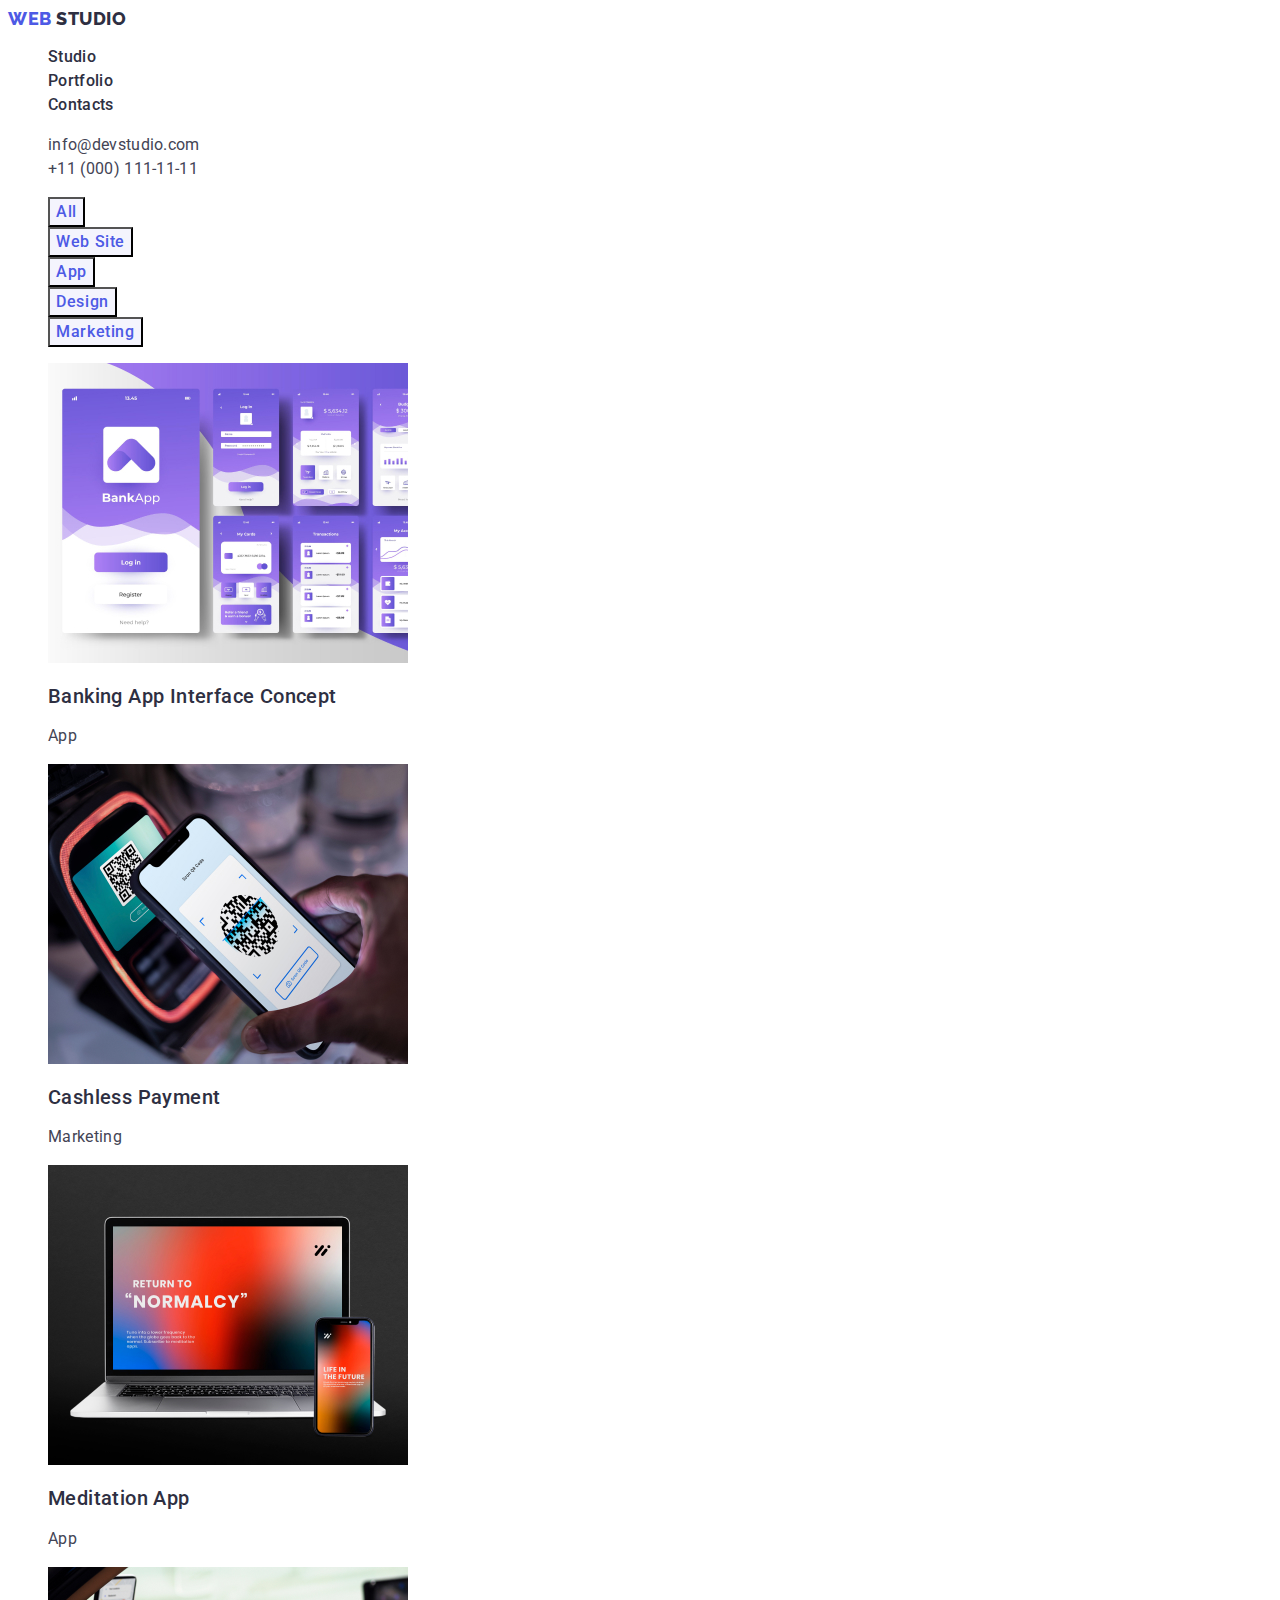
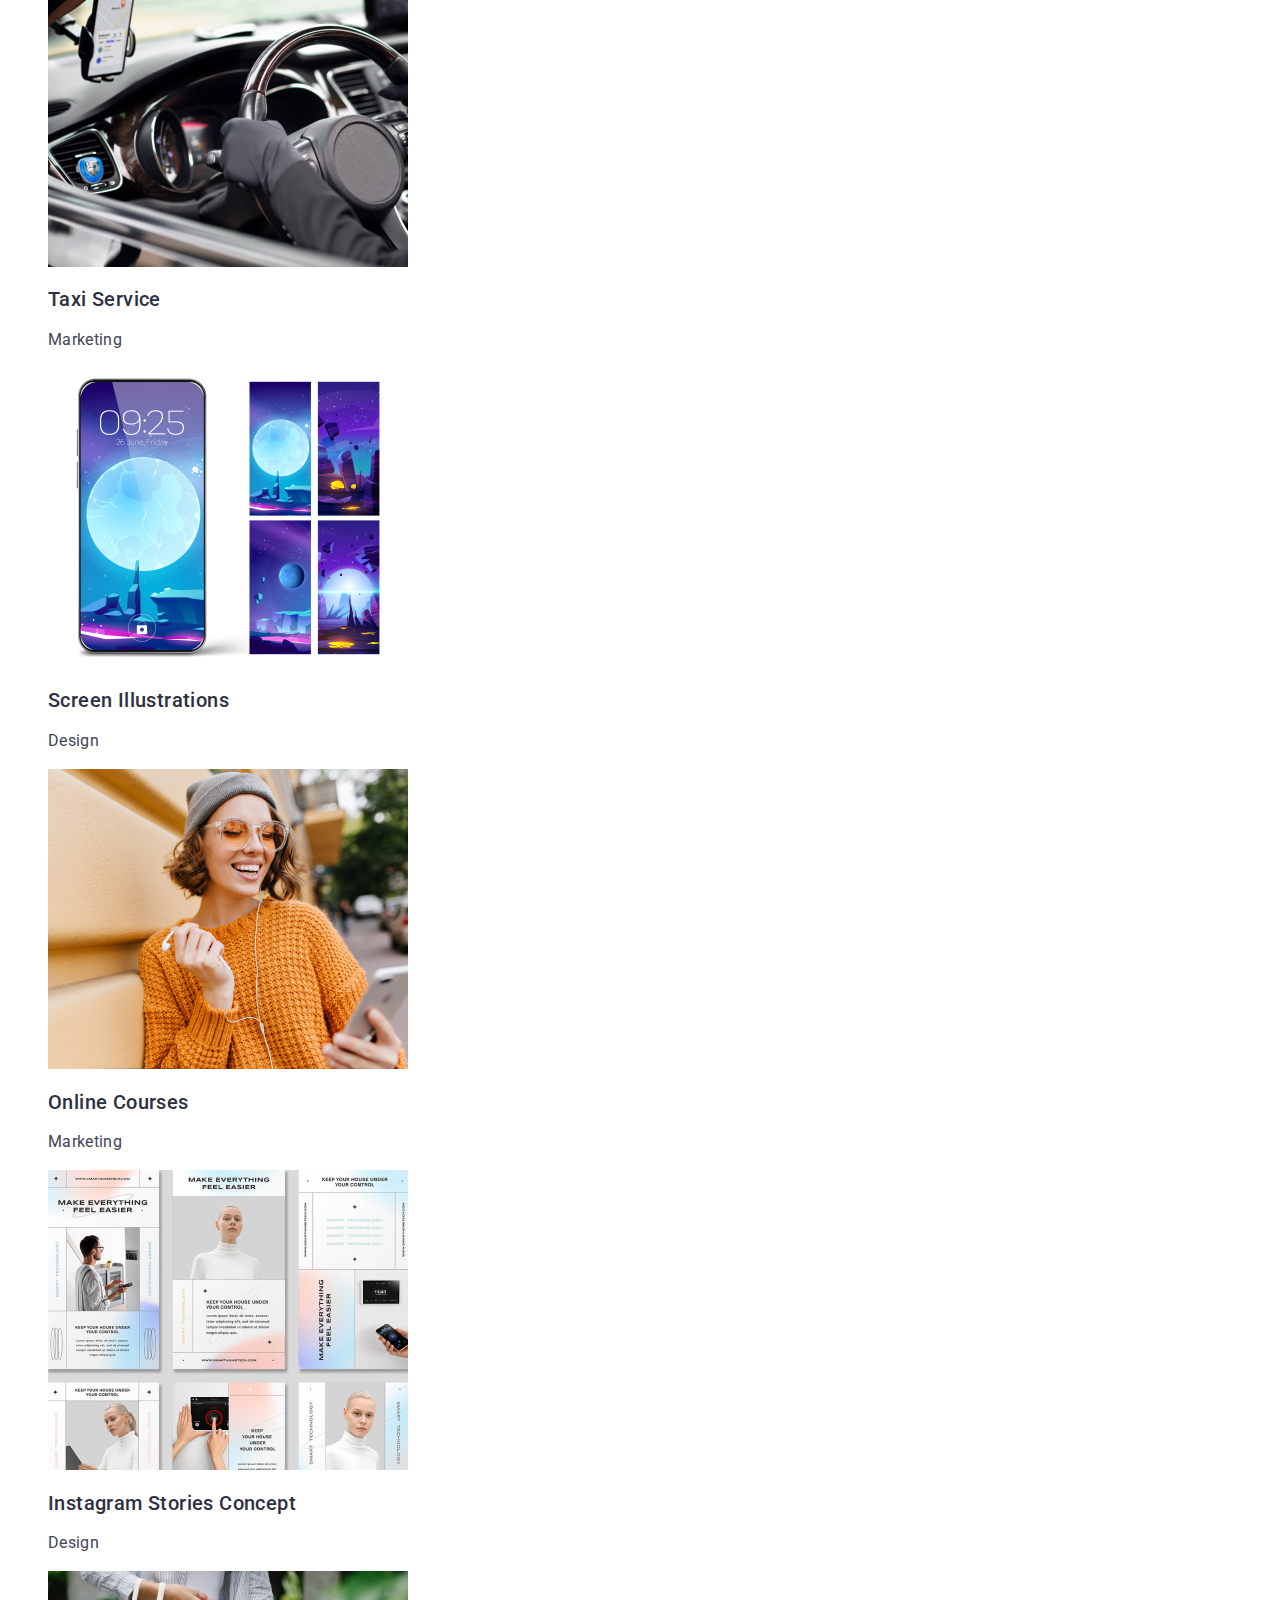
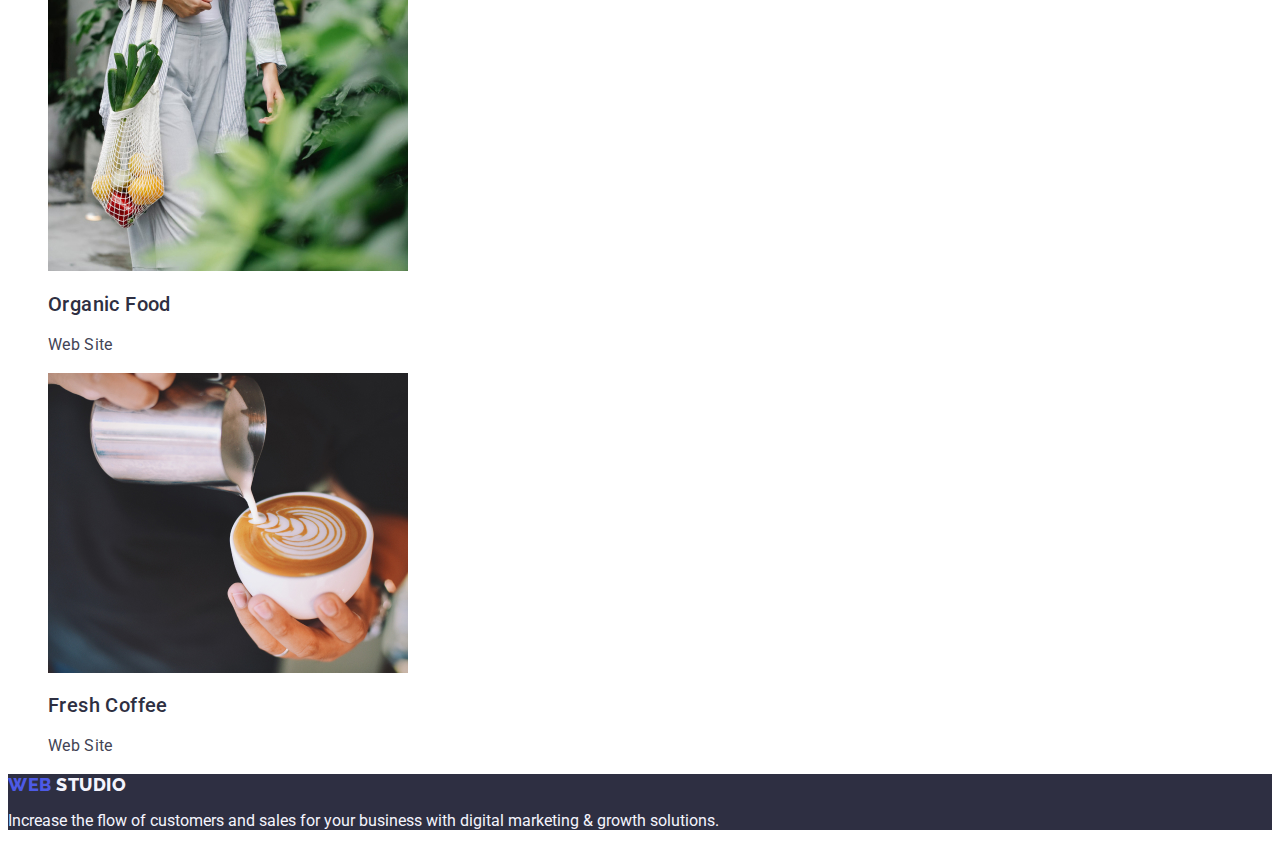
==== portfolio.html @ d05af509 "Initial commit" ====
<!DOCTYPE html>
<html lang="en">
<head>
    <meta charset="UTF-8">
    <meta http-equiv="X-UA-Compatible" content="IE=edge">
    <meta name="viewport" content="width=device-width, initial-scale=1.0">
    <title>Document</title>
    <link rel="stylesheet" href="./css/styles.css">
    <link rel="preconnect" href="https://fonts.googleapis.com">
    <link rel="preconnect" href="https://fonts.gstatic.com" crossorigin>
    <link
        href="https://fonts.googleapis.com/css2?family=Montserrat:wght@600&family=Raleway:wght@800&family=Roboto:wght@400;500;700&display=swap"
        rel="stylesheet">

</head>
<body>
<header class="header">
    <nav class="header-nav ">
        <a class="header-link link list" href="./index.html">Web <span class="header-logo header-link">Studio</span>
        </a>
        <ul class="list">
            <li class="header-item">
                <a class="header-item-link link" href="./index.html">Studio</a>
            </li>
            <li class="header-item">
                <a class="header-item-link link" href="./portfolio.html">Portfolio</a>
            </li>
            <li class="header-item">
                <a class="header-item-link link" href="">Contacts</a>
            </li>
        </ul>

    </nav>
    <address class="header-contacts">
        <ul class="header-contacts-list list">
            <li><a class="header-contacts-item link" href="mailto:info@devstudio.com">info@devstudio.com</a></li>
            <li><a class="header-contacts-item link" href="tel:+110001111111">+11 (000) 111-11-11</a></li>
        </ul>
    </address>
</header>
    <main>
        <section>
            <h1 hidden>portfolio</h1>
            <ul class="list">
                <li> <button class="filter" type="button"> All</button></li>
                <li><button class="filter" type="button"> Web Site</button></li>
                <li><button class="filter" type="button"> App</button></li>
                <li><button class="filter" type="button">Design</button></li>
                <li><button class="filter" type="button"> Marketing</button></li>
            </ul>
        
            <ul class="list">
                <li> <a class="link" href=""><img src="./images/portfolio/img1.jpg" alt="Banking App Interface Concept" width="360">
                     <h2 class="team-card-title">Banking App Interface Concept</h2>
                     <p class="team-text">App</p> </a>
                </li>
                <li> <a class="link" href=""><img src="./images/portfolio/img2.jpg" alt="Cashless Payment" width="360">
                     <h2 class="team-card-title">Cashless Payment</h2>
                    <p class="team-text">Marketing</p></a>
                </li>
                <li> <a class="link" href=""><img src="./images/portfolio/img3.jpg" alt="Meditation App" width="360">
                    <h2 class="team-card-title">Meditation App</h2>
                    <p class="team-text">App</p></a>
                </li>
                <li> <a class="link" href=""><img src="./images/portfolio/img4.jpg" alt="Taxi Service" width="360">
                    <h2 class="team-card-title">Taxi Service</h2>
                    <p class="team-text">Marketing</p></a>
                </li>
                <li> <a class="link"  href=""><img src="./images/portfolio/img5.jpg" alt="Screen Illustrations" width="360">
                    <h2 class="team-card-title">Screen Illustrations</h2>
                    <p class="team-text">Design</p></a>
                </li>
                <li> <a class="link" href=""><img src="./images/portfolio/img6.jpg" alt="Online Courses" width="360">
                    <h2 class="team-card-title">Online Courses</h2>
                    <p class="team-text">Marketing</p></a>
                </li>
                <li> <a class="link" href=""><img src="./images/portfolio/img7.jpg" alt="Instagram Stories Concept" width="360">
                    <h2 class="team-card-title">Instagram Stories Concept</h2>
                    <p class="team-text">Design</p></a>
                    
                    
                </li>
                <li> <a class="link" href=""><img src="./images/portfolio/img8.jpg" alt="Organic Food" width="360">
                    <h2 class="team-card-title">Organic Food</h2>
                    <p class="team-text">Web Site</p></a>
                </li>
                <li> <a class="link" href=""><img src="./images/portfolio/img9.jpg" alt="Fresh Coffee" width="360">
                     <h2 class="team-card-title">Fresh Coffee</h2>
                    <p class="team-text">Web Site</p></a>
                </li>
            </ul>
        </section>
     </main>


    <footer class="completion">
        <a class="completion-link header-link link list" href="./index.html">Web <span
                class="completion-logo header-link">Studio</span> </a>
        <p class="completion-text text">Increase the flow of customers and sales for your business with digital marketing &
            growth solutions.</p>
    
    </footer>
</body>
</html>
---- css/styles.css ----
:root{
  --dark-color: #2e2f42;
  --textp-color: #434455;
  --white-color: #fff;
  --logo-color:#4d5ae5;
  --light-color:#F4F4FD;
  --hover-color:#404BBF;
  --btn-color: #E7E9FC;


}
body {
    color:var(--textp-color);
    background-color: var(--white-color) ;
    font-family: "Roboto", sans-serif;
}



.header-link {
             
        font-family: 'Raleway', sans-serif;
        font-weight: 800;
        font-size: 18px;
        line-height: 1.17;
        letter-spacing: 0.03em;
        text-transform: uppercase;
        color: var(--logo-color);
    
    
            
       
        
}
.link {
    
    text-decoration: none;
}
 .header-logo {
    color: var(--dark-color);
 }


.header-item-link {
    font-weight: 500;
    font-size: 16px;
    line-height: 1.5;
    letter-spacing: 0.02em;
    color: var(--dark-color);
    }
.header-item-link:hover,
.header-item-link:focus {
    color: var(--hover-color); }
.list {
list-style: none
}

.header-contacts {
    font-style: normal;
}
.header-contacts-item {
    font-size: 16px;
    line-height: 1.5;
    letter-spacing: 0.02em;
    color: var(--textp-color);
}
.header-contacts-item:hover,
.header-contacts-item:focus {
color: var(--hover-color);
}
.hero {
    background-color:var(--dark-color);
}

.hero-title {
    
    font-size: 56px;
    font-family: 'Roboto';
    font-weight: 700;
    line-height: 1.07;

    text-align: center;
    letter-spacing: 0.02em;
    color: var(--white-color);
}

.hero-btn {
    
    
        
        /* IRIS */
        font-family: "Roboto", sans-serif;
        background:var(--logo-color);
        font-weight: 500;
        font-size: 16px;
        line-height: 1.5;
        letter-spacing: 0.04em;
        color: var(--white-color);
        cursor: pointer;
}
.hero-btn:focus, .hero-btn:hover {
background: var(--hover-color);
}
.feature-title {
    font-weight: 500;
    font-size: 20px;
    line-height: 1.2;
    letter-spacing: 0.02em;
    color: var(--dark-color);

}

.feature-text {
font-size: 16px;
line-height: 1.5;
letter-spacing: 0.02em;
color: var(--textp-color);
}


.about-title {
font-size: 36px;
line-height: 1.11;
letter-spacing: 0.02em;
text-transform: capitalize;
text-align: center;
color: var(--dark-color);
}


.team {
    background-color: var(--light-color);
}

.team-title {
font-size: 36px;
line-height: 1.11;
text-align: center;
letter-spacing: 0.02em;
text-transform: capitalize;
color: var(--dark-color);
}
.team-card-title {
font-weight: 500;
font-size: 20px;
line-height: 1.2;
letter-spacing: 0.02em;
color: var(--dark-color);
}


.team-card {
    background-color: var(--white-color);
}

.team-text {
    font-size: 16px;
    line-height: 1.5;
    letter-spacing: 0.02em;
    color: var(--textp-color);
}
.completion {
    background-color:var(--dark-color);
}
.completion-link {
font-family: "Raleway", sans-serif;
font-weight: 800;
font-size: 18px;
line-height: 1.17;
letter-spacing: 0.03em;
text-transform: uppercase;
color: var(--logo-color);
}
.completion-logo {
color: var(--light-color);
}
.completion-text {
   color: var(--light-color);
}
.filter {
    font-family: "Roboto", sans-serif;
    font-weight: 500;
    font-size: 16px;
    line-height: 1.5;
    letter-spacing: 0.04em;
    color: var(--logo-color);
    background-color:#F4F4FD;
    cursor: pointer;
}

 .filter:hover,
 .filter:focus {
color: var(--white-color);
background-color: var(--hover-color);
 }
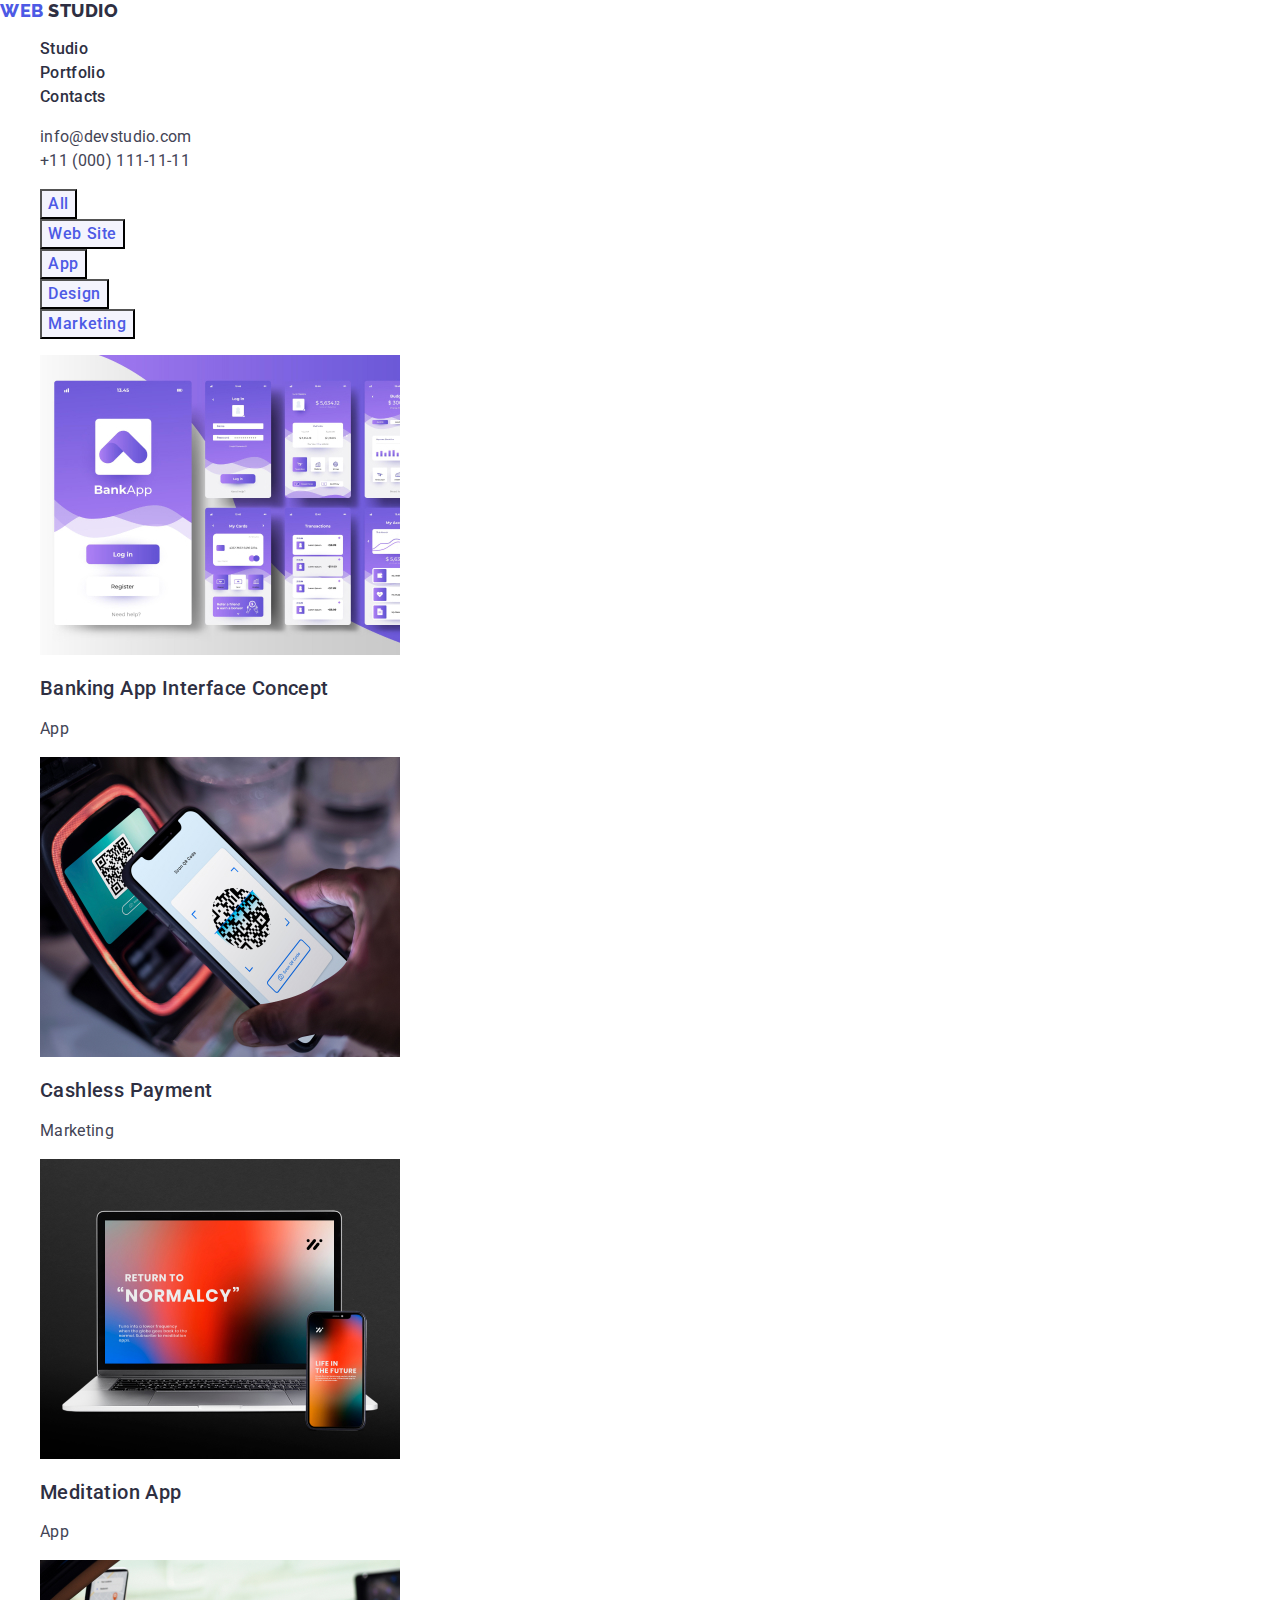
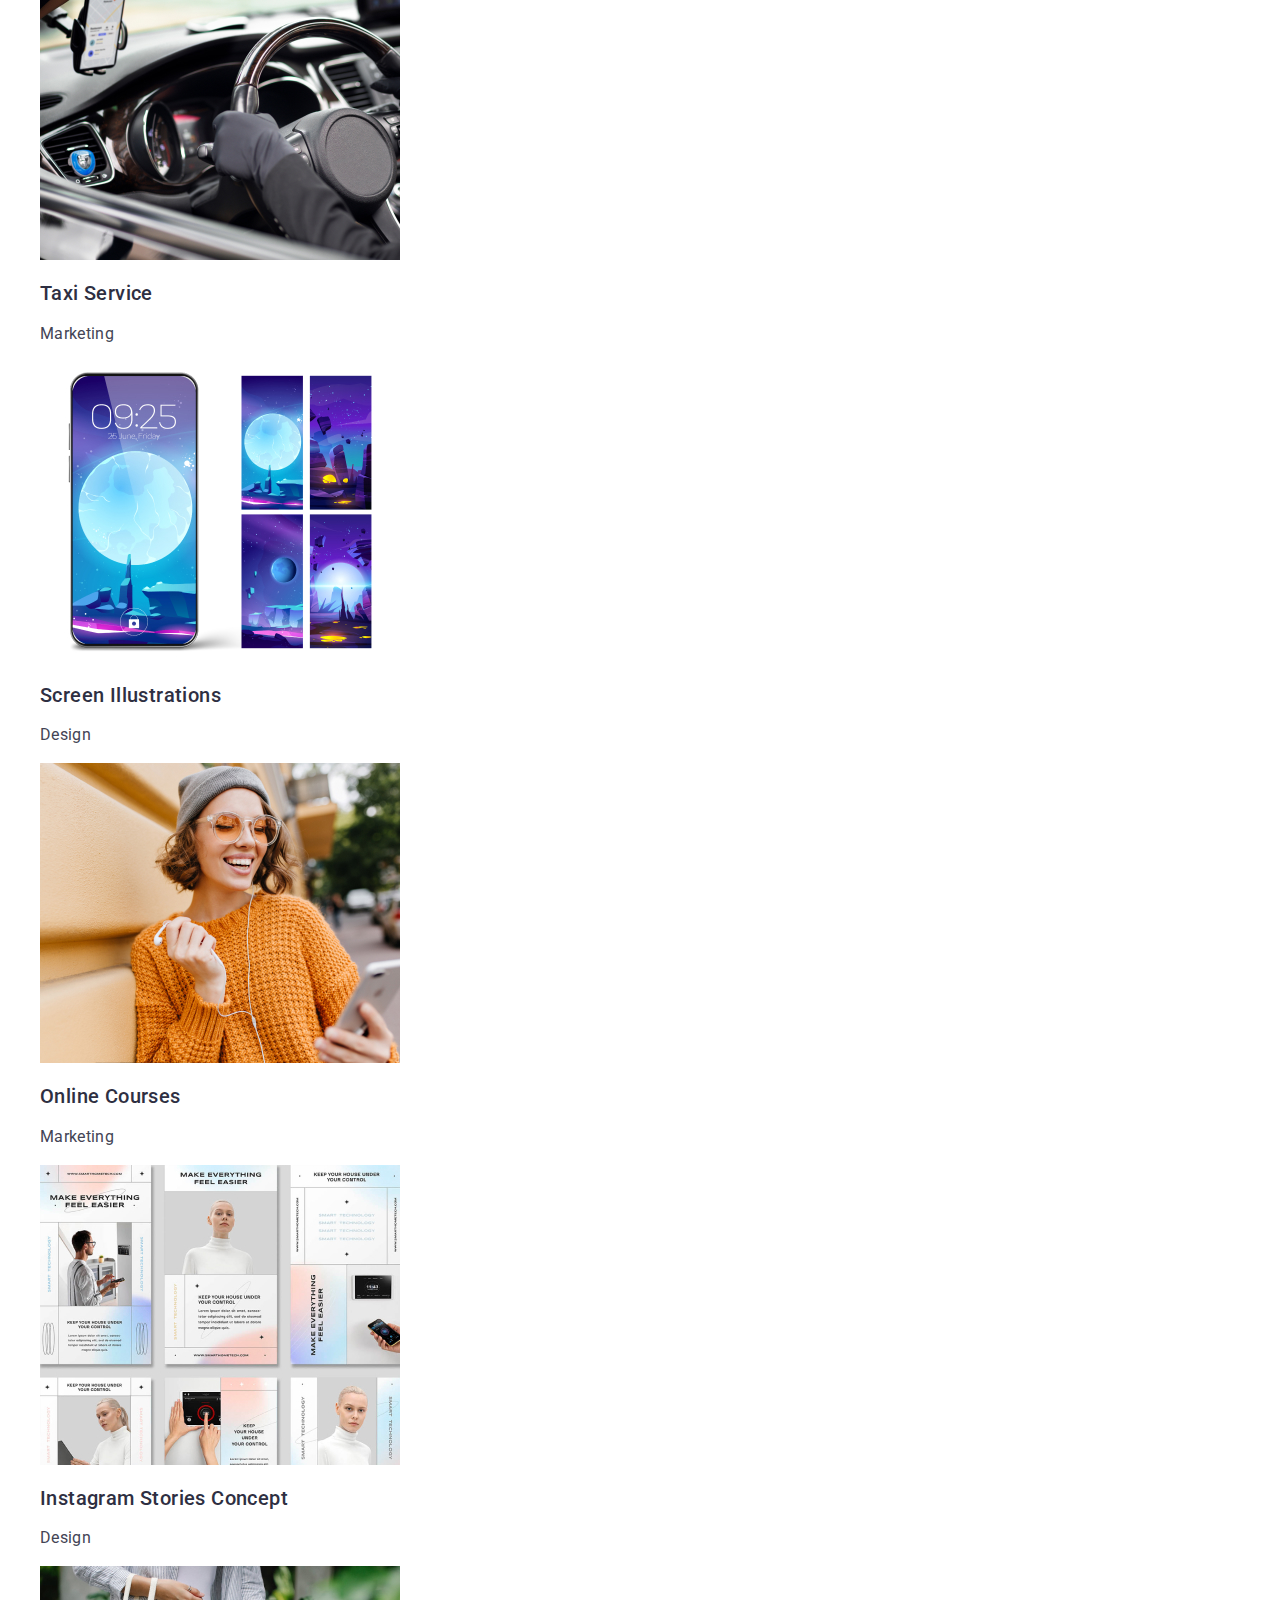
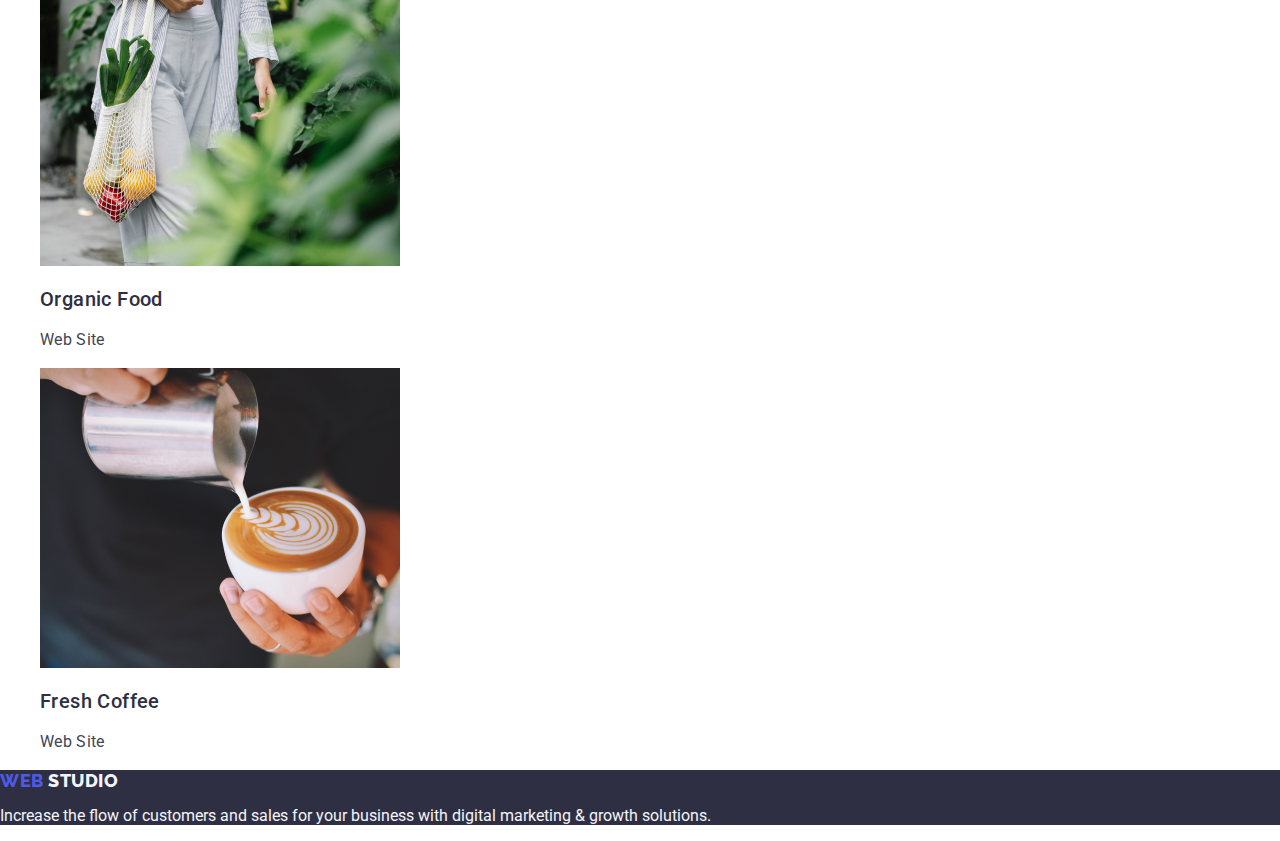
==== commit db028994: "flex001" ====
--- a/portfolio.html
+++ b/portfolio.html
@@ -5,6 +5,7 @@
     <meta http-equiv="X-UA-Compatible" content="IE=edge">
     <meta name="viewport" content="width=device-width, initial-scale=1.0">
     <title>Document</title>
+    <link rel="stylesheet" href="https://cdn.jsdelivr.net/npm/modern-normalize@1.1.0/modern-normalize.min.css">
     <link rel="stylesheet" href="./css/styles.css">
     <link rel="preconnect" href="https://fonts.googleapis.com">
     <link rel="preconnect" href="https://fonts.gstatic.com" crossorigin>
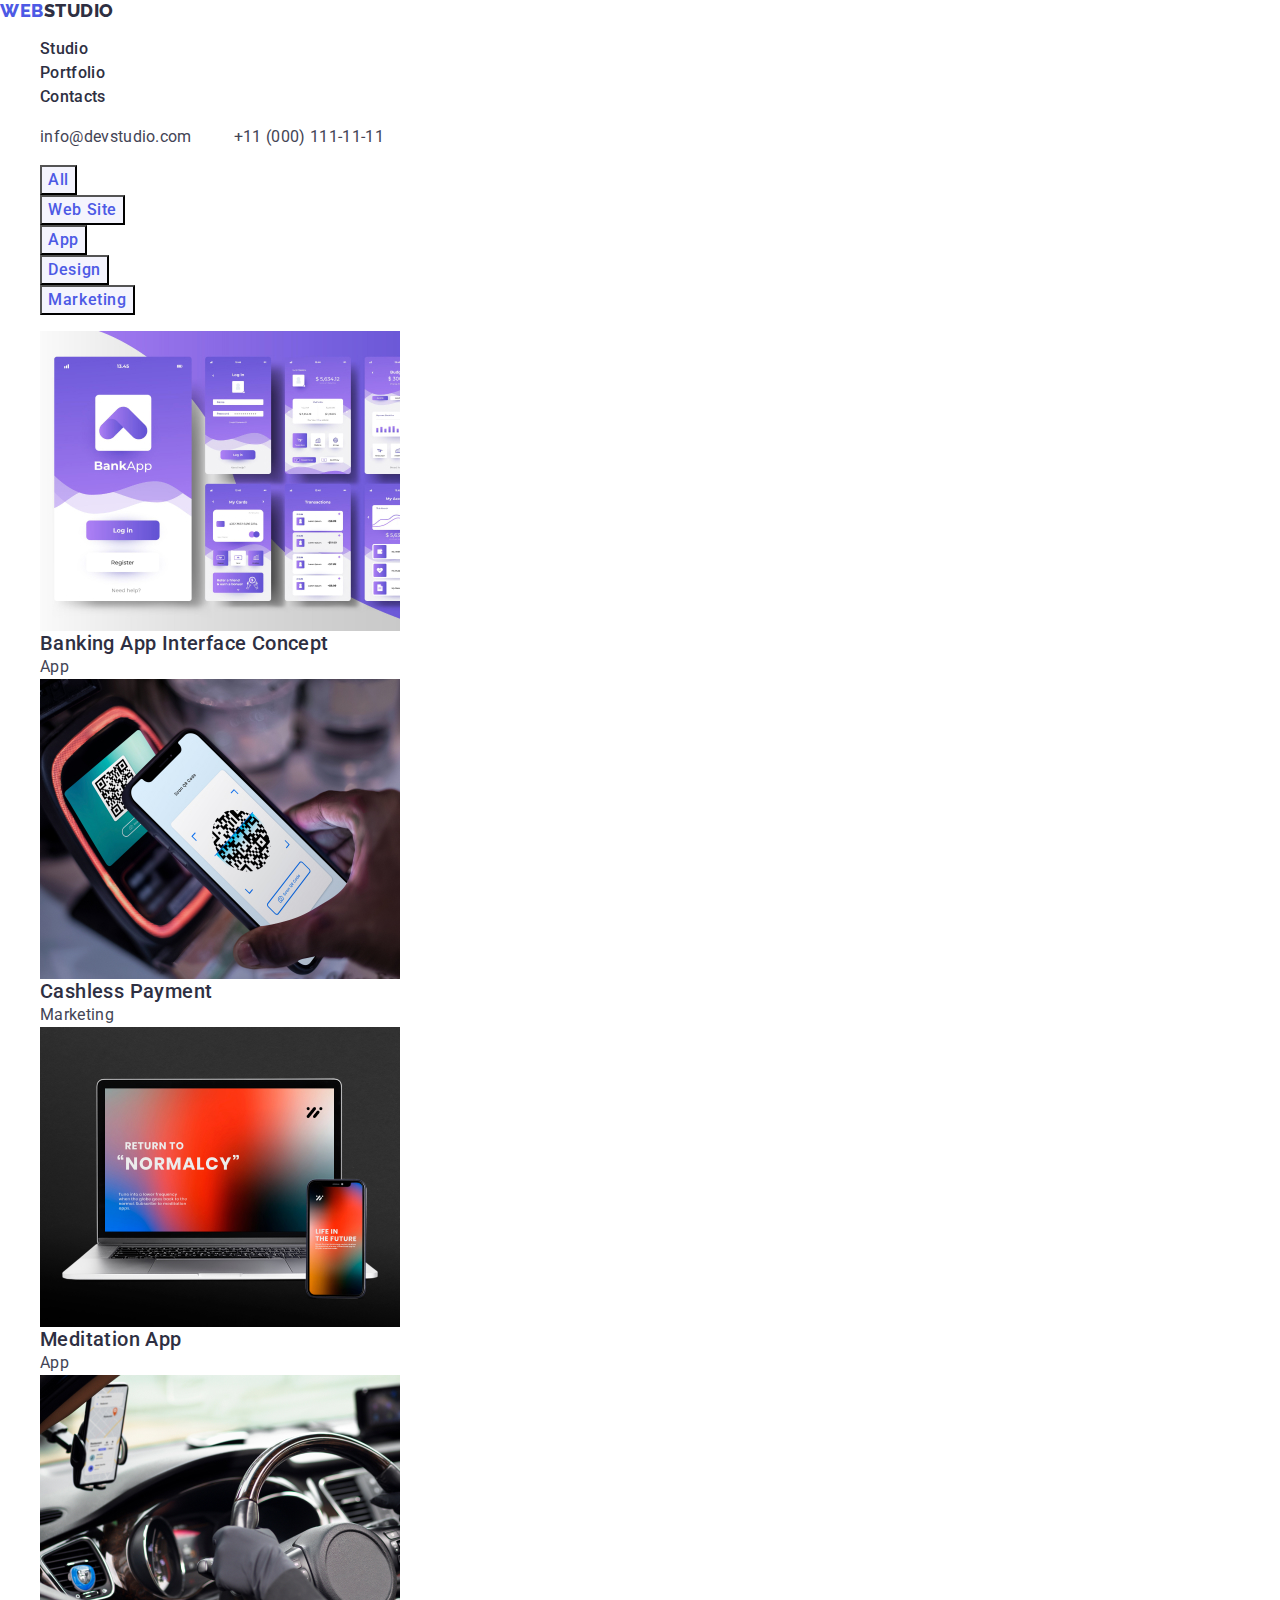
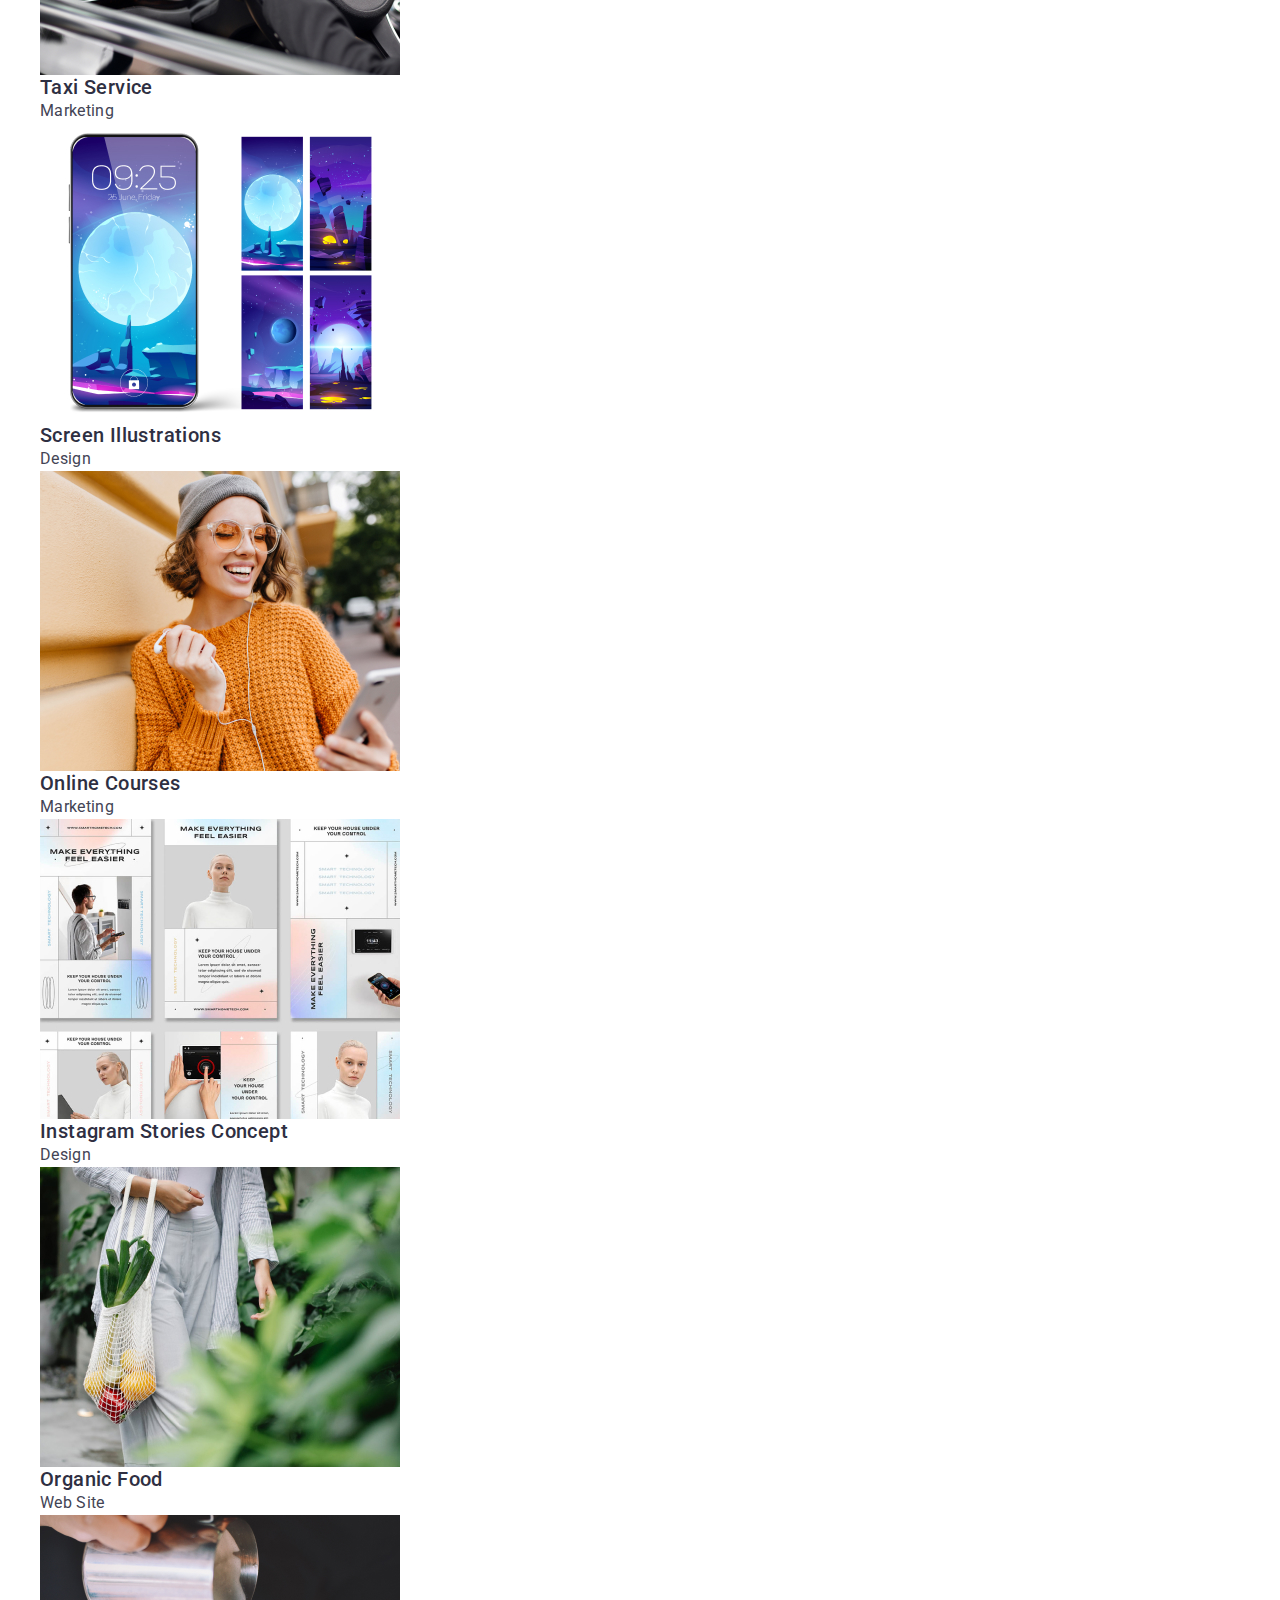
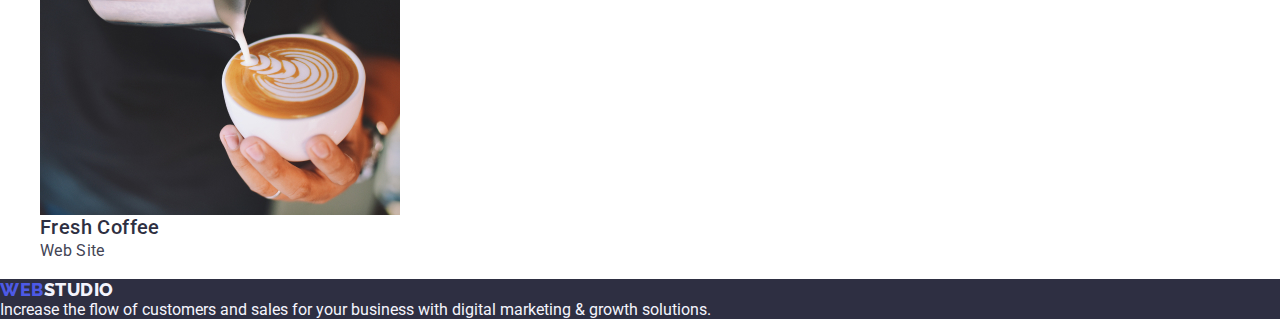
==== commit 8f8e9141: "flex002" ====
--- a/portfolio.html
+++ b/portfolio.html
@@ -16,8 +16,9 @@
 </head>
 <body>
 <header class="header">
+    <div class="container">
     <nav class="header-nav ">
-        <a class="header-link link list" href="./index.html">Web <span class="header-logo header-link">Studio</span>
+        <a class="header-link link list" href="./index.html">Web<span class="header-logo header-link">Studio</span>
         </a>
         <ul class="list">
             <li class="header-item">
@@ -38,68 +39,71 @@
             <li><a class="header-contacts-item link" href="tel:+110001111111">+11 (000) 111-11-11</a></li>
         </ul>
     </address>
+</div>
 </header>
     <main>
         <section>
-            <h1 hidden>portfolio</h1>
-            <ul class="list">
-                <li> <button class="filter" type="button"> All</button></li>
-                <li><button class="filter" type="button"> Web Site</button></li>
-                <li><button class="filter" type="button"> App</button></li>
-                <li><button class="filter" type="button">Design</button></li>
-                <li><button class="filter" type="button"> Marketing</button></li>
-            </ul>
-        
-            <ul class="list">
-                <li> <a class="link" href=""><img src="./images/portfolio/img1.jpg" alt="Banking App Interface Concept" width="360">
-                     <h2 class="team-card-title">Banking App Interface Concept</h2>
-                     <p class="team-text">App</p> </a>
-                </li>
-                <li> <a class="link" href=""><img src="./images/portfolio/img2.jpg" alt="Cashless Payment" width="360">
-                     <h2 class="team-card-title">Cashless Payment</h2>
-                    <p class="team-text">Marketing</p></a>
-                </li>
-                <li> <a class="link" href=""><img src="./images/portfolio/img3.jpg" alt="Meditation App" width="360">
-                    <h2 class="team-card-title">Meditation App</h2>
-                    <p class="team-text">App</p></a>
-                </li>
-                <li> <a class="link" href=""><img src="./images/portfolio/img4.jpg" alt="Taxi Service" width="360">
-                    <h2 class="team-card-title">Taxi Service</h2>
-                    <p class="team-text">Marketing</p></a>
-                </li>
-                <li> <a class="link"  href=""><img src="./images/portfolio/img5.jpg" alt="Screen Illustrations" width="360">
-                    <h2 class="team-card-title">Screen Illustrations</h2>
-                    <p class="team-text">Design</p></a>
-                </li>
-                <li> <a class="link" href=""><img src="./images/portfolio/img6.jpg" alt="Online Courses" width="360">
-                    <h2 class="team-card-title">Online Courses</h2>
-                    <p class="team-text">Marketing</p></a>
-                </li>
-                <li> <a class="link" href=""><img src="./images/portfolio/img7.jpg" alt="Instagram Stories Concept" width="360">
-                    <h2 class="team-card-title">Instagram Stories Concept</h2>
-                    <p class="team-text">Design</p></a>
-                    
-                    
-                </li>
-                <li> <a class="link" href=""><img src="./images/portfolio/img8.jpg" alt="Organic Food" width="360">
-                    <h2 class="team-card-title">Organic Food</h2>
-                    <p class="team-text">Web Site</p></a>
-                </li>
-                <li> <a class="link" href=""><img src="./images/portfolio/img9.jpg" alt="Fresh Coffee" width="360">
-                     <h2 class="team-card-title">Fresh Coffee</h2>
-                    <p class="team-text">Web Site</p></a>
-                </li>
-            </ul>
-        </section>
+            <div class="container">
+                <h1 hidden>portfolio</h1>
+                <ul class="list">
+                    <li> <button class="filter" type="button"> All</button></li>
+                    <li><button class="filter" type="button"> Web Site</button></li>
+                    <li><button class="filter" type="button"> App</button></li>
+                    <li><button class="filter" type="button">Design</button></li>
+                    <li><button class="filter" type="button"> Marketing</button></li>
+                </ul>
+                <ul class="list">
+                    <li> <a class="link" href=""><img src="./images/portfolio/img1.jpg" alt="Banking App Interface Concept" width="360">
+                         <h2 class="team-card-title">Banking App Interface Concept</h2>
+                         <p class="team-text">App</p> </a>
+                    </li>
+                    <li> <a class="link" href=""><img src="./images/portfolio/img2.jpg" alt="Cashless Payment" width="360">
+                         <h2 class="team-card-title">Cashless Payment</h2>
+                        <p class="team-text">Marketing</p></a>
+                    </li>
+                    <li> <a class="link" href=""><img src="./images/portfolio/img3.jpg" alt="Meditation App" width="360">
+                        <h2 class="team-card-title">Meditation App</h2>
+                        <p class="team-text">App</p></a>
+                    </li>
+                    <li> <a class="link" href=""><img src="./images/portfolio/img4.jpg" alt="Taxi Service" width="360">
+                        <h2 class="team-card-title">Taxi Service</h2>
+                        <p class="team-text">Marketing</p></a>
+                    </li>
+                    <li> <a class="link"  href=""><img src="./images/portfolio/img5.jpg" alt="Screen Illustrations" width="360">
+                        <h2 class="team-card-title">Screen Illustrations</h2>
+                        <p class="team-text">Design</p></a>
+                    </li>
+                    <li> <a class="link" href=""><img src="./images/portfolio/img6.jpg" alt="Online Courses" width="360">
+                        <h2 class="team-card-title">Online Courses</h2>
+                        <p class="team-text">Marketing</p></a>
+                    </li>
+                    <li> <a class="link" href=""><img src="./images/portfolio/img7.jpg" alt="Instagram Stories Concept" width="360">
+                        <h2 class="team-card-title">Instagram Stories Concept</h2>
+                        <p class="team-text">Design</p></a>
+                
+                
+                    </li>
+                    <li> <a class="link" href=""><img src="./images/portfolio/img8.jpg" alt="Organic Food" width="360">
+                        <h2 class="team-card-title">Organic Food</h2>
+                        <p class="team-text">Web Site</p></a>
+                    </li>
+                    <li> <a class="link" href=""><img src="./images/portfolio/img9.jpg" alt="Fresh Coffee" width="360">
+                         <h2 class="team-card-title">Fresh Coffee</h2>
+                        <p class="team-text">Web Site</p></a>
+                    </li>
+                </ul>
+                        </section>
+            </div>
      </main>
 
 
     <footer class="completion">
-        <a class="completion-link header-link link list" href="./index.html">Web <span
-                class="completion-logo header-link">Studio</span> </a>
-        <p class="completion-text text">Increase the flow of customers and sales for your business with digital marketing &
-            growth solutions.</p>
-    
+        <div class="container">
+            <a class="completion-link header-link link list" href="./index.html">Web<span
+                    class="completion-logo header-link">Studio</span> </a>
+            <p class="completion-text text">Increase the flow of customers and sales for your business with digital marketing &
+                growth solutions.</p>
+        </div>
     </footer>
 </body>
 </html>
--- a/css/styles.css
+++ b/css/styles.css
@@ -15,8 +15,49 @@
     font-family: "Roboto", sans-serif;
 }
 
-
-
+/* reset start */
+.link {
+
+    text-decoration: none;
+}
+.list {
+    list-style: none
+}
+button {
+    font-family: inherit;
+    color: currentColor;
+    cursor: pointer;
+}
+h1, h2, h3, h4, h5, h6, p {
+    margin: 0;}
+img {
+display: block;
+}
+
+/* reset finish */
+
+div.container {
+    width: 1158;
+    margin-left: auto;
+    margin-right: auto;
+    outline: 2px red;
+    outline-offset: -2px;
+}
+.header-container{
+    display: flex;
+    align-items: center;
+    width: 1158;
+    justify-content: space-between;
+}
+.header-list{
+    display: flex;
+    align-items: center;
+    margin-right: auto;
+
+}
+.header-nav{
+    gap: 42px;
+}
 .header-link {
              
         font-family: 'Raleway', sans-serif;
@@ -26,21 +67,23 @@
         letter-spacing: 0.03em;
         text-transform: uppercase;
         color: var(--logo-color);
-    
+        margin-right: 78px;
     
             
        
         
 }
-.link {
-    
-    text-decoration: none;
-}
+
  .header-logo {
     color: var(--dark-color);
  }
 
-
+.header-item{
+    display: block;
+    /* padding-top: 24px; */
+    /* padding-bottom: 24px; */
+    margin-right: 42px;
+}
 .header-item-link {
     font-weight: 500;
     font-size: 16px;
@@ -51,18 +94,22 @@
 .header-item-link:hover,
 .header-item-link:focus {
     color: var(--hover-color); }
-.list {
-list-style: none
-}
+
 
 .header-contacts {
     font-style: normal;
+    
+}
+.header-contacts-list{
+    display: flex;
+    margin-right: auto;
 }
 .header-contacts-item {
     font-size: 16px;
     line-height: 1.5;
     letter-spacing: 0.02em;
     color: var(--textp-color);
+    margin-right: 42px;
 }
 .header-contacts-item:hover,
 .header-contacts-item:focus {
@@ -70,6 +117,12 @@
 }
 .hero {
     background-color:var(--dark-color);
+}
+.container-hero{
+    display: flex;
+    margin: 0 auto;
+    align-content: flex-end;
+    flex-wrap: wrap;
 }
 
 .hero-title {
@@ -97,6 +150,20 @@
         letter-spacing: 0.04em;
         color: var(--white-color);
         cursor: pointer;
+        display: flex;
+        min-width: 169px;
+        min-height: 56px;
+        padding: 16px 32px;
+        text-align: center;
+        border-radius: 4px;
+           /* flex-direction: row; */
+            /* align-items: flex-start; */
+            /* padding: 16px 32px; */
+            /* gap: 10px; */
+        
+            position: absolute;
+            width: 169px;
+
 }
 .hero-btn:focus, .hero-btn:hover {
 background: var(--hover-color);
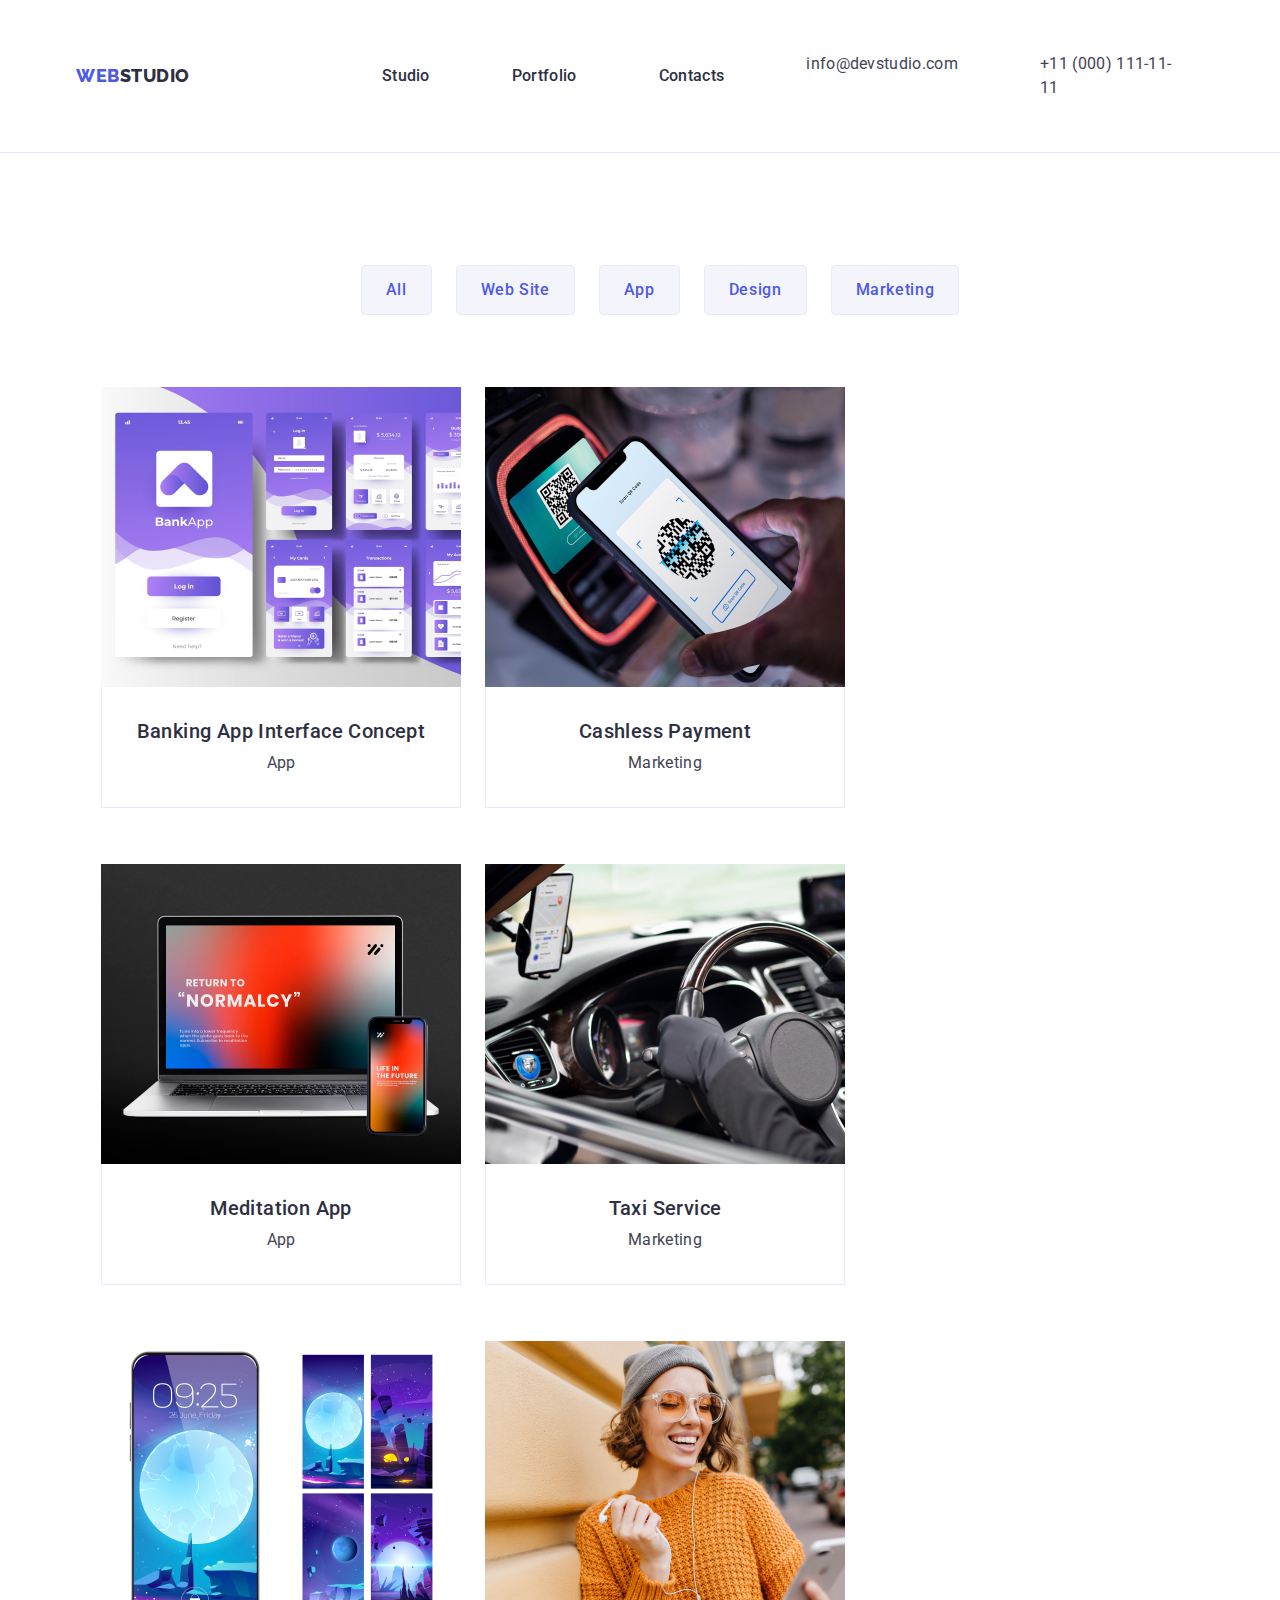
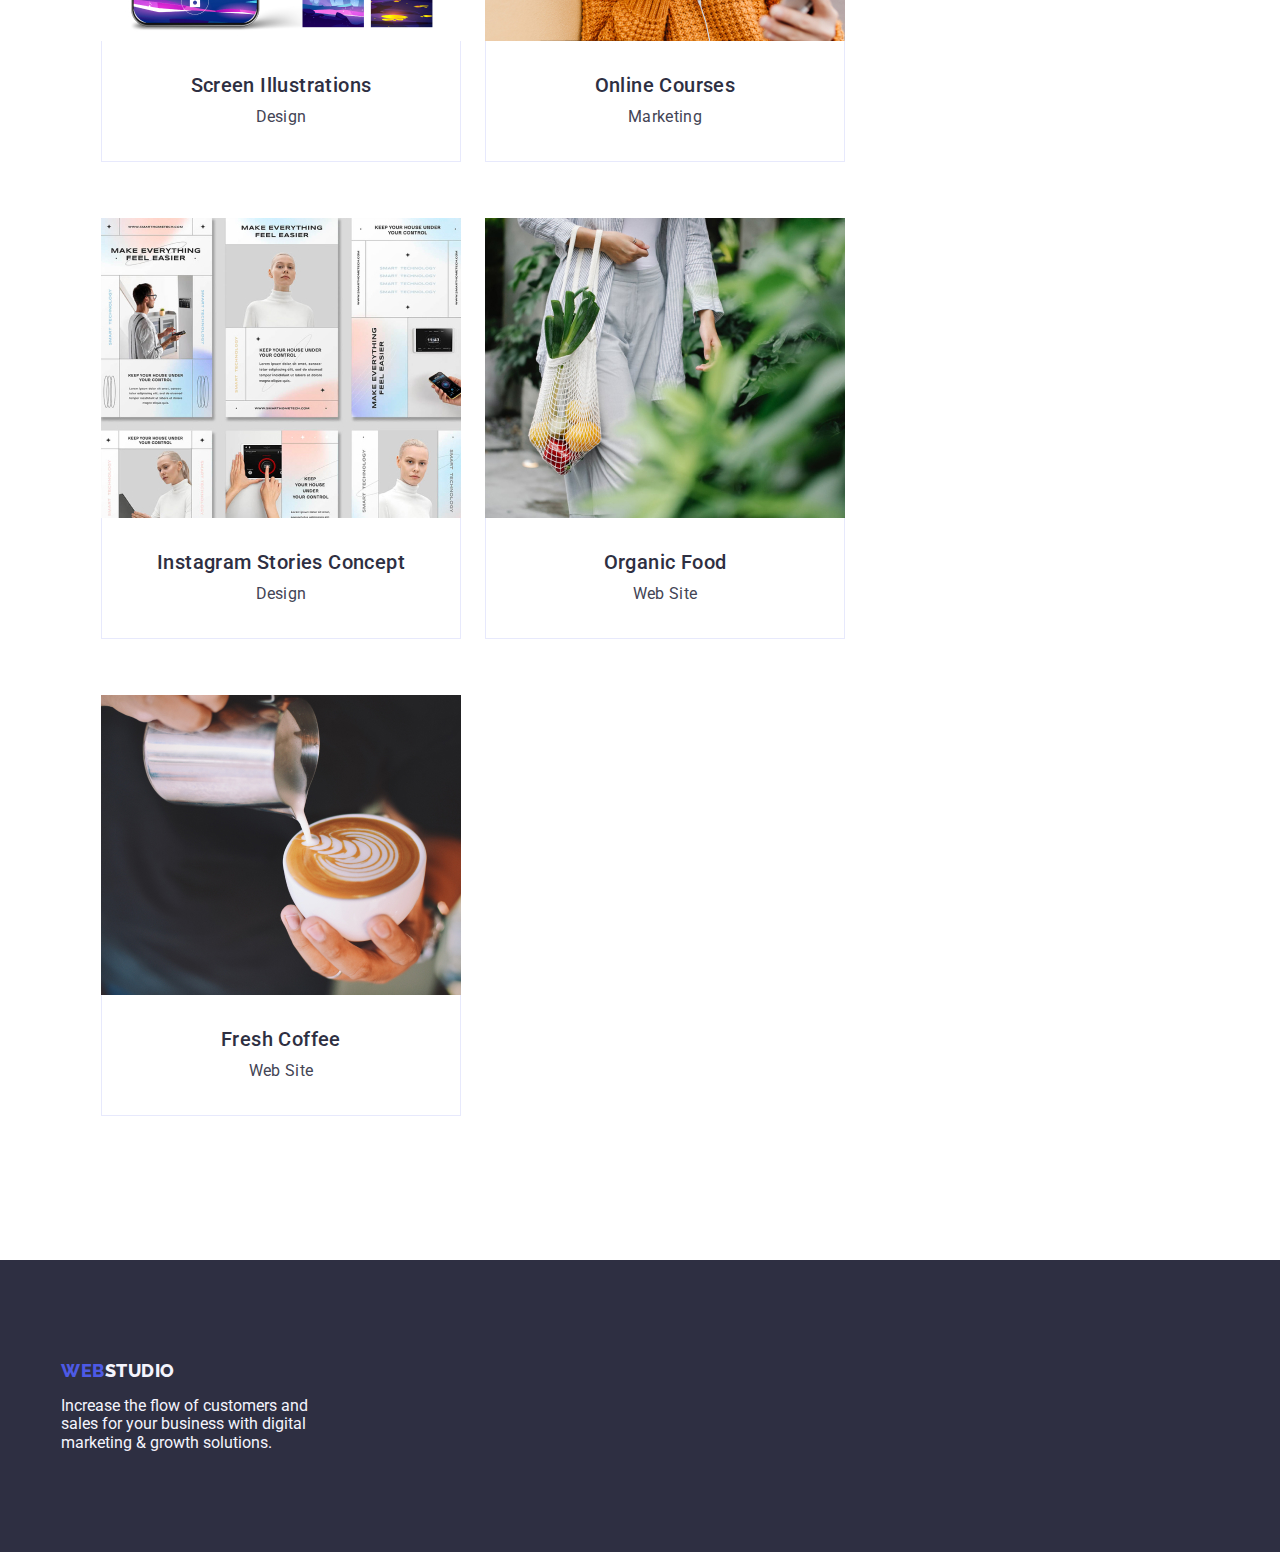
==== commit e7b339e7: "flex004" ====
--- a/portfolio.html
+++ b/portfolio.html
@@ -16,12 +16,12 @@
 </head>
 <body>
 <header class="header">
-    <div class="container">
+    <div class="container header-container ">
     <nav class="header-nav ">
         <a class="header-link link list" href="./index.html">Web<span class="header-logo header-link">Studio</span>
         </a>
-        <ul class="list">
-            <li class="header-item">
+        <ul class="list header-list"> 
+            <li class="header-item ">
                 <a class="header-item-link link" href="./index.html">Studio</a>
             </li>
             <li class="header-item">
@@ -42,54 +42,61 @@
 </div>
 </header>
     <main>
-        <section>
+        <section class="portfolio">
             <div class="container">
                 <h1 hidden>portfolio</h1>
-                <ul class="list">
+                <ul class="list list-container">
                     <li> <button class="filter" type="button"> All</button></li>
                     <li><button class="filter" type="button"> Web Site</button></li>
                     <li><button class="filter" type="button"> App</button></li>
                     <li><button class="filter" type="button">Design</button></li>
                     <li><button class="filter" type="button"> Marketing</button></li>
                 </ul>
-                <ul class="list">
-                    <li> <a class="link" href=""><img src="./images/portfolio/img1.jpg" alt="Banking App Interface Concept" width="360">
-                         <h2 class="team-card-title">Banking App Interface Concept</h2>
-                         <p class="team-text">App</p> </a>
+                <ul class="list img-container">
+                    <li> <a class="link img-port" href=""><img src="./images/portfolio/img1.jpg" alt="Banking App Interface Concept" width="360">
+                         <div class="container-card">
+                             <h2 class="team-card-title">Banking App Interface Concept</h2>
+                         <p class="team-text">App</p> </div> </a>
                     </li>
-                    <li> <a class="link" href=""><img src="./images/portfolio/img2.jpg" alt="Cashless Payment" width="360">
-                         <h2 class="team-card-title">Cashless Payment</h2>
-                        <p class="team-text">Marketing</p></a>
+                    <li> <a class="link img-port" href=""><img src="./images/portfolio/img2.jpg" alt="Cashless Payment" width="360">
+                         <div class="container-card">
+                             <h2 class="team-card-title">Cashless Payment</h2>
+                        <p class="team-text">Marketing</p></div></a>
                     </li>
-                    <li> <a class="link" href=""><img src="./images/portfolio/img3.jpg" alt="Meditation App" width="360">
-                        <h2 class="team-card-title">Meditation App</h2>
-                        <p class="team-text">App</p></a>
+                    <li> <a class="link img-port" href=""><img src="./images/portfolio/img3.jpg" alt="Meditation App" width="360">
+                        <div class="container-card">
+                            <h2 class="team-card-title">Meditation App</h2>
+                        <p class="team-text">App</p></div></a>
                     </li>
-                    <li> <a class="link" href=""><img src="./images/portfolio/img4.jpg" alt="Taxi Service" width="360">
-                        <h2 class="team-card-title">Taxi Service</h2>
-                        <p class="team-text">Marketing</p></a>
+                    <li> <a class="link img-port" href=""><img src="./images/portfolio/img4.jpg" alt="Taxi Service" width="360">
+                        <div class="container-card">
+                            <h2 class="team-card-title">Taxi Service</h2>
+                        <p class="team-text">Marketing</p></div></a>
                     </li>
-                    <li> <a class="link"  href=""><img src="./images/portfolio/img5.jpg" alt="Screen Illustrations" width="360">
-                        <h2 class="team-card-title">Screen Illustrations</h2>
-                        <p class="team-text">Design</p></a>
+                    <li> <a class="link img-port"  href=""><img src="./images/portfolio/img5.jpg" alt="Screen Illustrations" width="360">
+                        <div class="container-card">
+                            <h2 class="team-card-title">Screen Illustrations</h2>
+                        <p class="team-text">Design</p></div></a>
                     </li>
-                    <li> <a class="link" href=""><img src="./images/portfolio/img6.jpg" alt="Online Courses" width="360">
-                        <h2 class="team-card-title">Online Courses</h2>
-                        <p class="team-text">Marketing</p></a>
+                    <li> <a class="link img-port" href=""><img src="./images/portfolio/img6.jpg" alt="Online Courses" width="360">
+                        <div class="container-card">
+                            <h2 class="team-card-title">Online Courses</h2>
+                        <p class="team-text">Marketing</p></div></a>
                     </li>
-                    <li> <a class="link" href=""><img src="./images/portfolio/img7.jpg" alt="Instagram Stories Concept" width="360">
-                        <h2 class="team-card-title">Instagram Stories Concept</h2>
-                        <p class="team-text">Design</p></a>
+                    <li> <a class="link img-port" href=""><img src="./images/portfolio/img7.jpg" alt="Instagram Stories Concept" width="360">
+                        <div class="container-card">
+                            <h2 class="team-card-title">Instagram Stories Concept</h2>
+                        <p class="team-text">Design</p></div></a>
                 
                 
                     </li>
                     <li> <a class="link" href=""><img src="./images/portfolio/img8.jpg" alt="Organic Food" width="360">
-                        <h2 class="team-card-title">Organic Food</h2>
-                        <p class="team-text">Web Site</p></a>
+                        <div class="container-card"><h2 class="team-card-title">Organic Food</h2>
+                        <p class="team-text">Web Site</p></div></a>
                     </li>
                     <li> <a class="link" href=""><img src="./images/portfolio/img9.jpg" alt="Fresh Coffee" width="360">
-                         <h2 class="team-card-title">Fresh Coffee</h2>
-                        <p class="team-text">Web Site</p></a>
+                        <div class="container-card"><h2 class="team-card-title">Fresh Coffee</h2>
+                        <p class="team-text">Web Site</p></div></a>
                     </li>
                 </ul>
                         </section>
--- a/css/styles.css
+++ b/css/styles.css
@@ -35,28 +35,35 @@
 }
 
 /* reset finish */
-
-div.container {
-    width: 1158;
+.header{
+    border-bottom: 1px solid #e7e9fc
+}
+.container {
+    width: 1158px;
     margin-left: auto;
     margin-right: auto;
     outline: 2px red;
     outline-offset: -2px;
 }
+
 .header-container{
+    padding: 0 15px;
     display: flex;
     align-items: center;
-    width: 1158;
+    
     justify-content: space-between;
 }
 .header-list{
     display: flex;
     align-items: center;
-    margin-right: auto;
+    margin-right: utoa;
+    gap: 40px;
 
 }
 .header-nav{
-    gap: 42px;
+    display: flex;
+    align-items: center;
+    
 }
 .header-link {
              
@@ -67,7 +74,7 @@
         letter-spacing: 0.03em;
         text-transform: uppercase;
         color: var(--logo-color);
-        margin-right: 78px;
+        margin-right: 76px;
     
             
        
@@ -79,9 +86,9 @@
  }
 
 .header-item{
-    display: block;
-    /* padding-top: 24px; */
-    /* padding-bottom: 24px; */
+    display:flex;
+    padding-top: 24px;
+    padding-bottom: 24px;
     margin-right: 42px;
 }
 .header-item-link {
@@ -90,6 +97,7 @@
     line-height: 1.5;
     letter-spacing: 0.02em;
     color: var(--dark-color);
+    padding: 24px 0;
     }
 .header-item-link:hover,
 .header-item-link:focus {
@@ -97,11 +105,14 @@
 
 
 .header-contacts {
+    display: flex;
     font-style: normal;
+    /* padding: 24px 0; */
     
 }
 .header-contacts-list{
     display: flex;
+    gap: 40px;
     margin-right: auto;
 }
 .header-contacts-item {
@@ -110,6 +121,7 @@
     letter-spacing: 0.02em;
     color: var(--textp-color);
     margin-right: 42px;
+    gap: 40px;
 }
 .header-contacts-item:hover,
 .header-contacts-item:focus {
@@ -117,11 +129,16 @@
 }
 .hero {
     background-color:var(--dark-color);
+    padding: 188px 0;
 }
 .container-hero{
-    display: flex;
-    margin: 0 auto;
-    align-content: flex-end;
+    /* display: flex; */
+    /* margin: 0 auto; */
+    margin-left: auto;
+    margin-right: auto;
+    align-content: center;
+    flex-wrap: wrap;
+    justify-content: center;
     flex-wrap: wrap;
 }
 
@@ -131,6 +148,9 @@
     font-family: 'Roboto';
     font-weight: 700;
     line-height: 1.07;
+    max-width: 496px;
+    margin-left: auto;
+    margin-right: auto;
 
     text-align: center;
     letter-spacing: 0.02em;
@@ -150,23 +170,40 @@
         letter-spacing: 0.04em;
         color: var(--white-color);
         cursor: pointer;
-        display: flex;
+        display: block;
         min-width: 169px;
-        min-height: 56px;
-        padding: 16px 32px;
+        height: 56px;
+        /* padding: 16px 32px; */
         text-align: center;
+        border: none;
         border-radius: 4px;
+        margin-left: auto;
+        margin-right: auto;
+        margin-top: 60px;
            /* flex-direction: row; */
             /* align-items: flex-start; */
             /* padding: 16px 32px; */
             /* gap: 10px; */
         
-            position: absolute;
-            width: 169px;
+            /* position: absolute; */
+            /* width: 169px; */
 
 }
 .hero-btn:focus, .hero-btn:hover {
 background: var(--hover-color);
+}
+.feature{
+    padding: 120px 0;
+}
+.container-feature{}
+
+.feature-list{
+    display: flex;
+    justify-content: space-between;
+    gap: 24px;
+}
+.feature-item{
+    width: calc((100% - 72px) / 4);
 }
 .feature-title {
     font-weight: 500;
@@ -174,6 +211,7 @@
     line-height: 1.2;
     letter-spacing: 0.02em;
     color: var(--dark-color);
+    margin-bottom: 8px;
 
 }
 
@@ -183,8 +221,19 @@
 letter-spacing: 0.02em;
 color: var(--textp-color);
 }
-
-
+.about{
+padding-bottom: 120px;
+}
+.about-list {
+    display: flex;
+    gap: 24px;
+}
+.about-img{
+    display: block;
+    width: 360px;
+    height: 300px;
+    width:calc((100% - 48px) / 3);
+}
 .about-title {
 font-size: 36px;
 line-height: 1.11;
@@ -192,13 +241,22 @@
 text-transform: capitalize;
 text-align: center;
 color: var(--dark-color);
+margin-bottom: 72px;
 }
 
 
 .team {
     background-color: var(--light-color);
-}
-
+    padding: 120px 0;
+}
+.team-list{
+    display: flex;
+    gap: 24px;
+}
+.container-team{
+    padding: 32px 16px;
+    border-radius: 0px 0px 4px 4px;
+}
 .team-title {
 font-size: 36px;
 line-height: 1.11;
@@ -206,6 +264,7 @@
 letter-spacing: 0.02em;
 text-transform: capitalize;
 color: var(--dark-color);
+margin-bottom: 72px;
 }
 .team-card-title {
 font-weight: 500;
@@ -213,11 +272,14 @@
 line-height: 1.2;
 letter-spacing: 0.02em;
 color: var(--dark-color);
+text-align:center;
+margin-bottom: 8px;
 }
 
 
 .team-card {
     background-color: var(--white-color);
+    width: calc((100%-72px)/4);
 }
 
 .team-text {
@@ -225,11 +287,14 @@
     line-height: 1.5;
     letter-spacing: 0.02em;
     color: var(--textp-color);
+    text-align: center;
 }
 .completion {
     background-color:var(--dark-color);
+    padding: 100px 0;
 }
 .completion-link {
+display: inline-block;
 font-family: "Raleway", sans-serif;
 font-weight: 800;
 font-size: 18px;
@@ -237,12 +302,14 @@
 letter-spacing: 0.03em;
 text-transform: uppercase;
 color: var(--logo-color);
+margin-bottom: 16px;
 }
 .completion-logo {
 color: var(--light-color);
 }
 .completion-text {
-   color: var(--light-color);
+color: var(--light-color);
+max-width: 264px;
 }
 .filter {
     font-family: "Roboto", sans-serif;
@@ -260,4 +327,36 @@
 color: var(--white-color);
 background-color: var(--hover-color);
  }
-   
+ .list-container{
+    display: flex;
+    justify-content: center;
+    gap:24px;
+    margin-bottom: 72px;
+ }
+.portfolio {
+padding-top: 96px;
+padding-bottom: 120px;
+}
+.filter{
+padding: 12px 24px;
+border: 1px solid #e7e9fc;
+border-radius: 4px;
+}
+.filter:focus, .filter:hover{
+border: 1px solid transparent;
+}
+.img-container{
+    display: flex;
+    flex-wrap: wrap;
+    column-gap:24px;
+    row-gap: 48px;
+}
+.img-port{
+width: calc((100% - 48px) / 3);
+}
+.container-card{
+padding: 32px 16px;
+border: 1px solid #e7e9fc;
+border-top: none;
+margin-bottom: 8px
+}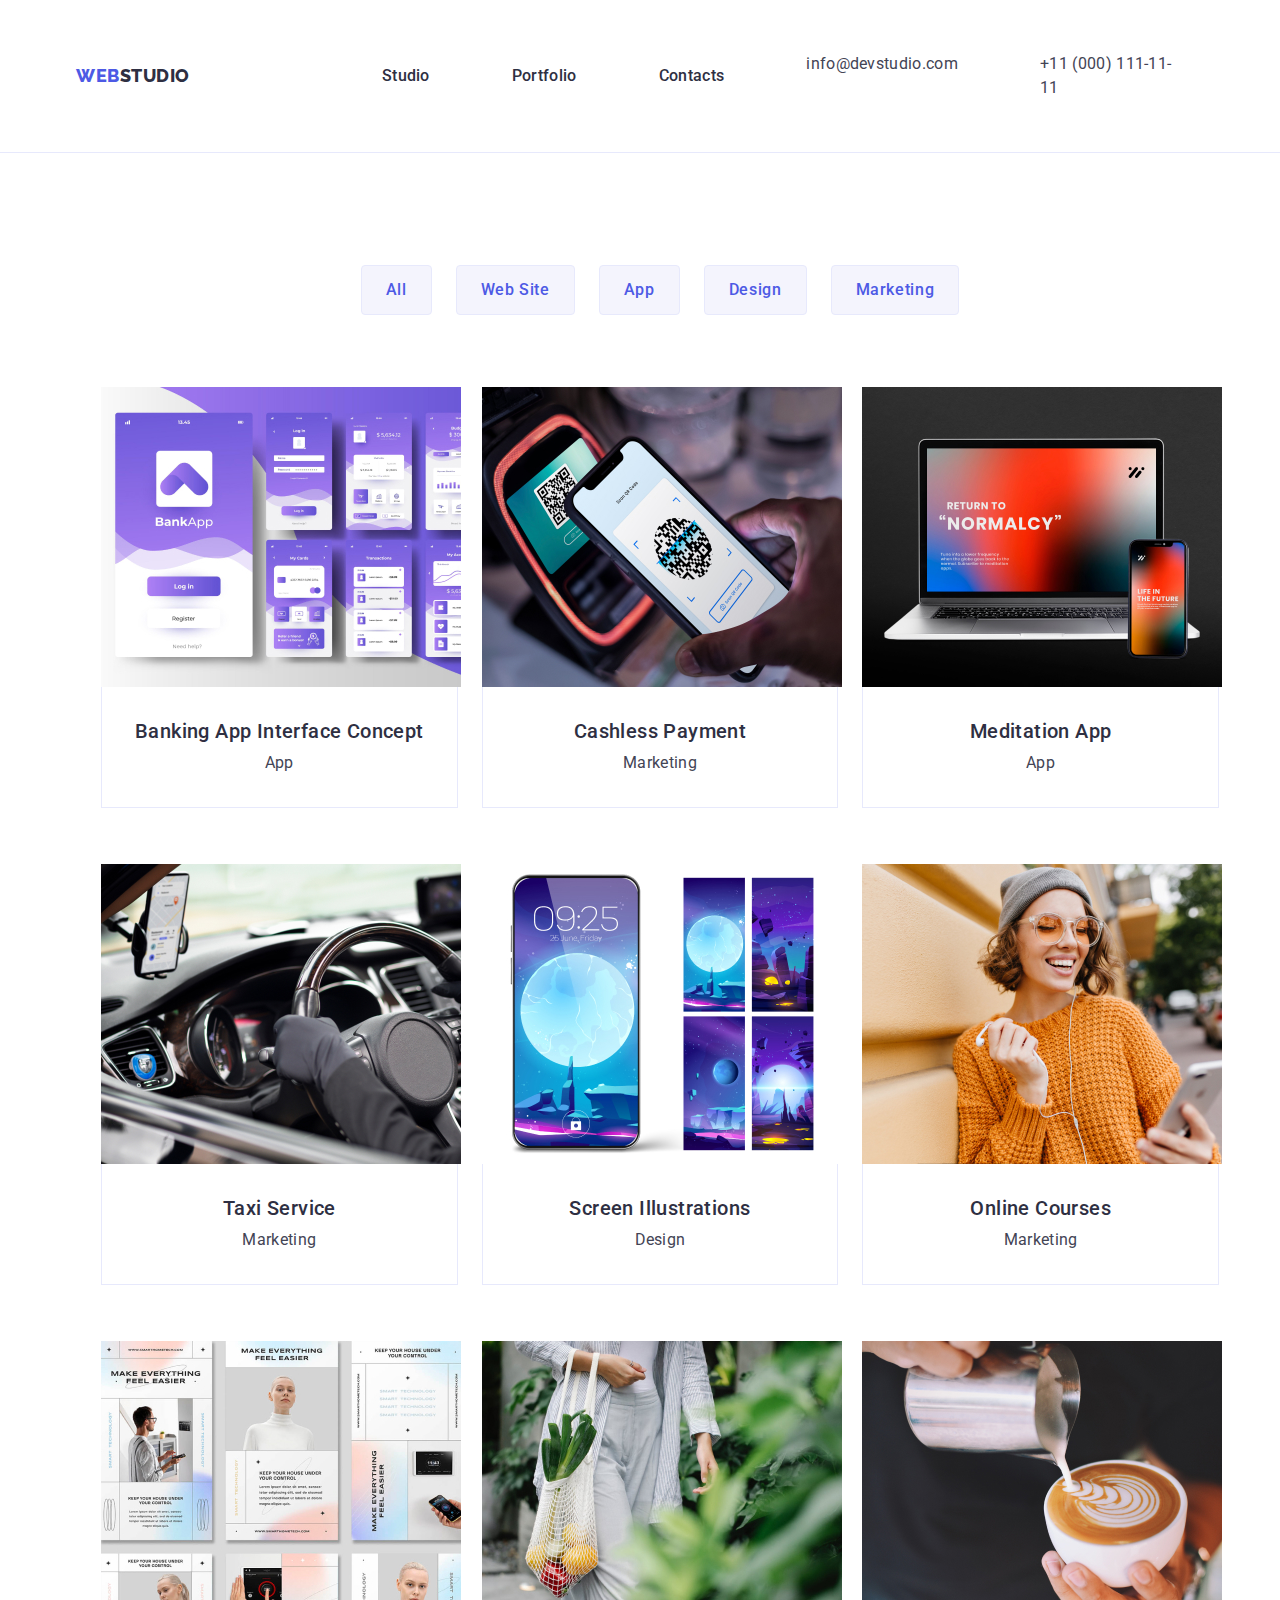
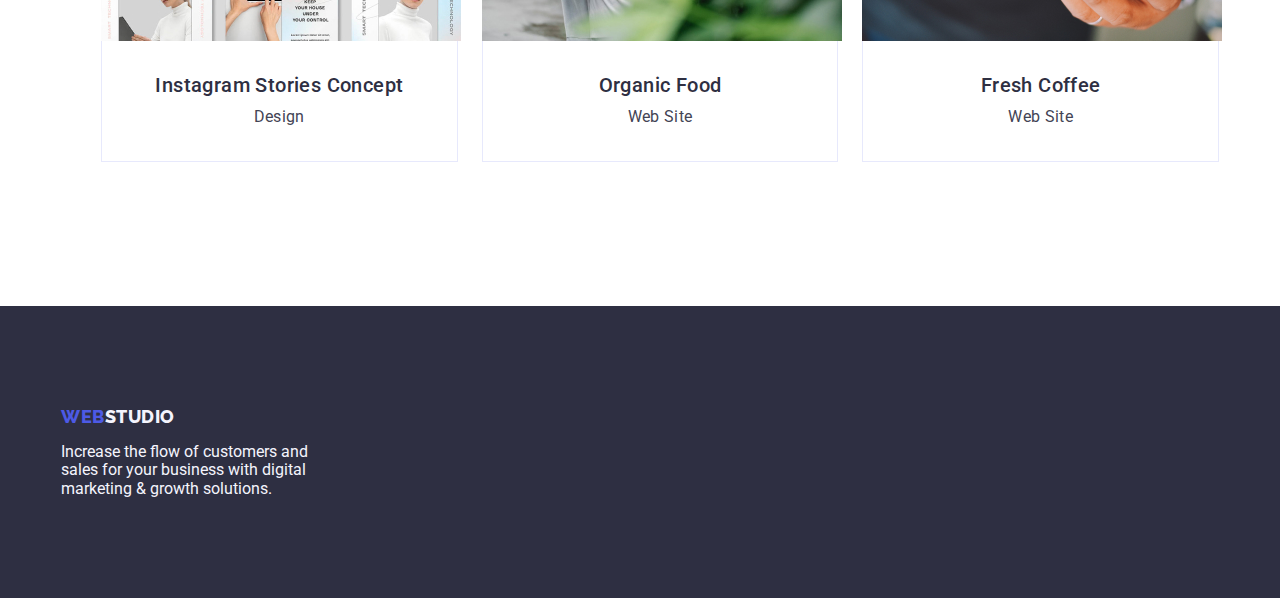
==== commit a9998464: "flex005" ====
--- a/portfolio.html
+++ b/portfolio.html
@@ -53,54 +53,55 @@
                     <li><button class="filter" type="button"> Marketing</button></li>
                 </ul>
                 <ul class="list img-container">
-                    <li> <a class="link img-port" href=""><img src="./images/portfolio/img1.jpg" alt="Banking App Interface Concept" width="360">
+                    <li class="img-port"> <a class="link" href=""><img src="./images/portfolio/img1.jpg" alt="Banking App Interface Concept" width="360">
                          <div class="container-card">
                              <h2 class="team-card-title">Banking App Interface Concept</h2>
                          <p class="team-text">App</p> </div> </a>
                     </li>
-                    <li> <a class="link img-port" href=""><img src="./images/portfolio/img2.jpg" alt="Cashless Payment" width="360">
+                    <li class="img-port"> <a class="link" href=""><img src="./images/portfolio/img2.jpg" alt="Cashless Payment" width="360">
                          <div class="container-card">
                              <h2 class="team-card-title">Cashless Payment</h2>
                         <p class="team-text">Marketing</p></div></a>
                     </li>
-                    <li> <a class="link img-port" href=""><img src="./images/portfolio/img3.jpg" alt="Meditation App" width="360">
+                    <li class="img-port"> <a class="link" href=""><img src="./images/portfolio/img3.jpg" alt="Meditation App" width="360">
                         <div class="container-card">
                             <h2 class="team-card-title">Meditation App</h2>
                         <p class="team-text">App</p></div></a>
-                    </li>
-                    <li> <a class="link img-port" href=""><img src="./images/portfolio/img4.jpg" alt="Taxi Service" width="360">
+                    </li> 
+                    <li class="img-port"> <a class="link" href=""><img src="./images/portfolio/img4.jpg" alt="Taxi Service" width="360">
                         <div class="container-card">
                             <h2 class="team-card-title">Taxi Service</h2>
                         <p class="team-text">Marketing</p></div></a>
                     </li>
-                    <li> <a class="link img-port"  href=""><img src="./images/portfolio/img5.jpg" alt="Screen Illustrations" width="360">
+                    <li class="img-port"> <a class="link"  href=""><img src="./images/portfolio/img5.jpg" alt="Screen Illustrations" width="360">
                         <div class="container-card">
                             <h2 class="team-card-title">Screen Illustrations</h2>
                         <p class="team-text">Design</p></div></a>
                     </li>
-                    <li> <a class="link img-port" href=""><img src="./images/portfolio/img6.jpg" alt="Online Courses" width="360">
+                    <li class="img-port"> <a class="link" href=""><img src="./images/portfolio/img6.jpg" alt="Online Courses" width="360">
                         <div class="container-card">
                             <h2 class="team-card-title">Online Courses</h2>
                         <p class="team-text">Marketing</p></div></a>
                     </li>
-                    <li> <a class="link img-port" href=""><img src="./images/portfolio/img7.jpg" alt="Instagram Stories Concept" width="360">
+                    <li class="img-port"> <a class="link" href=""><img src="./images/portfolio/img7.jpg" alt="Instagram Stories Concept" width="360">
                         <div class="container-card">
                             <h2 class="team-card-title">Instagram Stories Concept</h2>
                         <p class="team-text">Design</p></div></a>
                 
                 
                     </li>
-                    <li> <a class="link" href=""><img src="./images/portfolio/img8.jpg" alt="Organic Food" width="360">
+                    <li class="img-port"> <a class="link" href=""><img src="./images/portfolio/img8.jpg" alt="Organic Food" width="360">
                         <div class="container-card"><h2 class="team-card-title">Organic Food</h2>
                         <p class="team-text">Web Site</p></div></a>
                     </li>
-                    <li> <a class="link" href=""><img src="./images/portfolio/img9.jpg" alt="Fresh Coffee" width="360">
+                    <li class="img-port"> <a class="link" href=""><img src="./images/portfolio/img9.jpg" alt="Fresh Coffee" width="360">
                         <div class="container-card"><h2 class="team-card-title">Fresh Coffee</h2>
                         <p class="team-text">Web Site</p></div></a>
                     </li>
                 </ul>
-                        </section>
+                       
             </div>
+         </section>
      </main>
 
 
--- a/css/styles.css
+++ b/css/styles.css
@@ -232,7 +232,7 @@
     display: block;
     width: 360px;
     height: 300px;
-    width:calc((100% - 48px) / 3);
+    width: calc((100% - 48px) / 3);
 }
 .about-title {
 font-size: 36px;
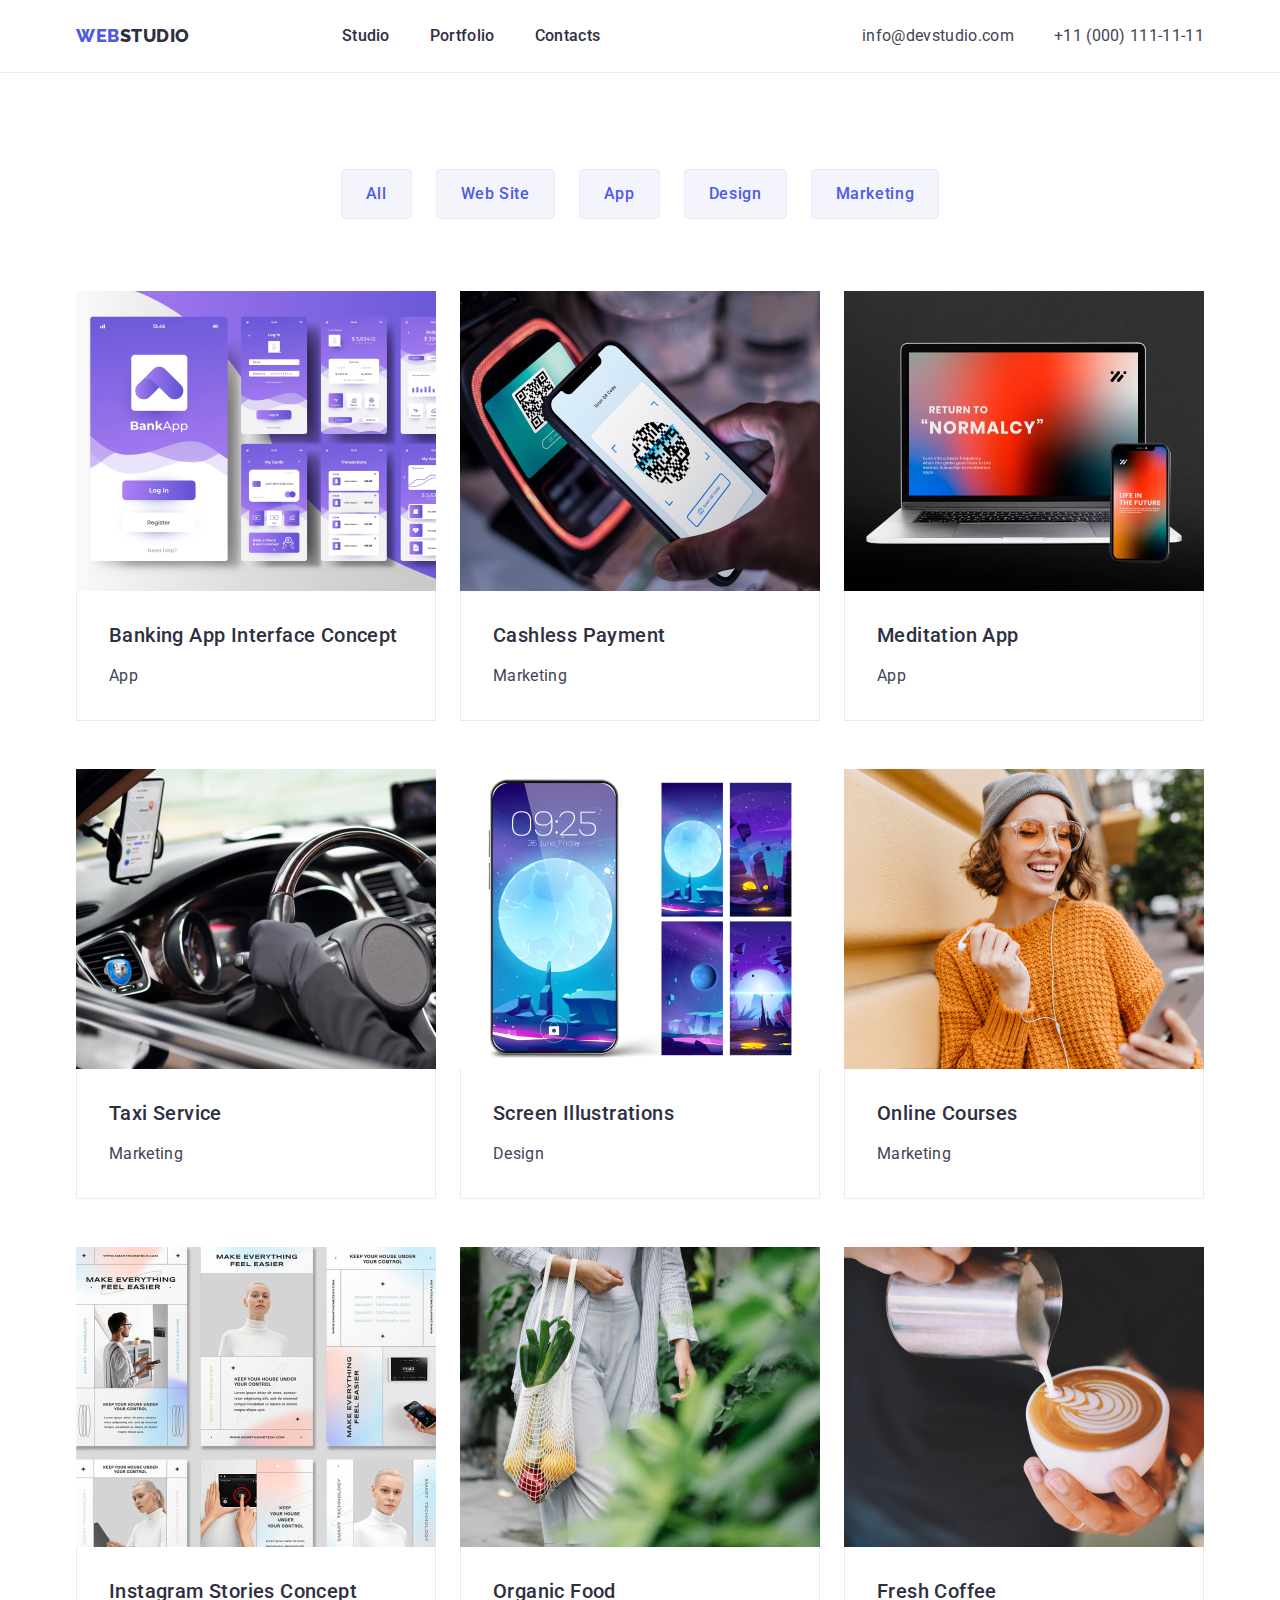
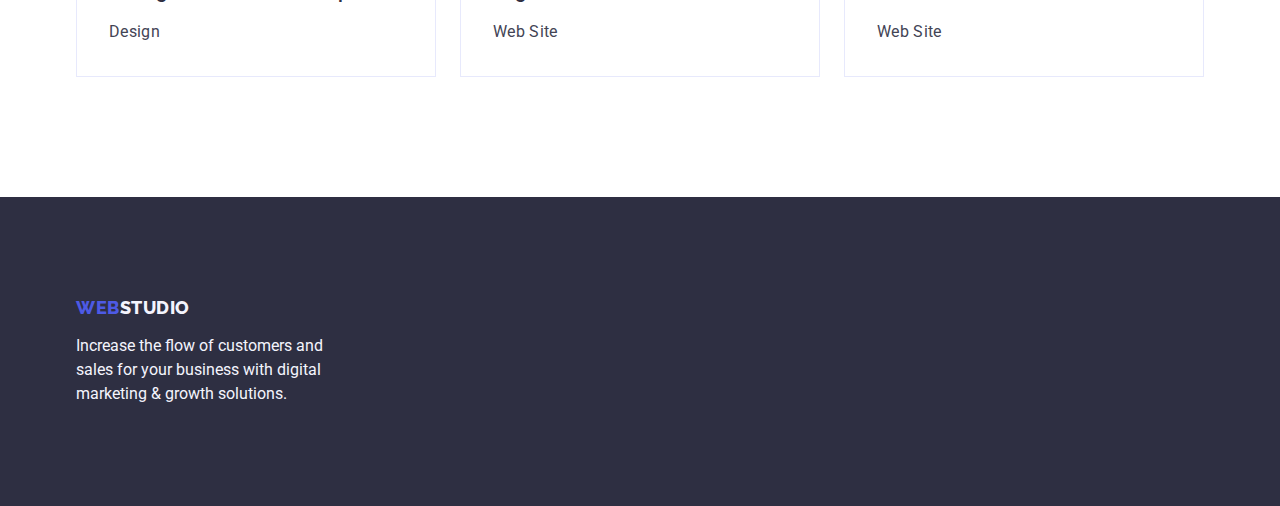
==== commit 8bbf0cfc: "flex007" ====
--- a/portfolio.html
+++ b/portfolio.html
@@ -52,38 +52,38 @@
                     <li><button class="filter" type="button">Design</button></li>
                     <li><button class="filter" type="button"> Marketing</button></li>
                 </ul>
-                <ul class="list img-container">
-                    <li class="img-port"> <a class="link" href=""><img src="./images/portfolio/img1.jpg" alt="Banking App Interface Concept" width="360">
+                <ul class="list img-container card-set">
+                    <li class="img-port card-set-item"> <a class="link" href=""><img src="./images/portfolio/img1.jpg" alt="Banking App Interface Concept" width="360">
                          <div class="container-card">
                              <h2 class="team-card-title">Banking App Interface Concept</h2>
                          <p class="team-text">App</p> </div> </a>
                     </li>
-                    <li class="img-port"> <a class="link" href=""><img src="./images/portfolio/img2.jpg" alt="Cashless Payment" width="360">
+                    <li class="img-port card-set-item"> <a class="link" href=""><img src="./images/portfolio/img2.jpg" alt="Cashless Payment" width="360">
                          <div class="container-card">
                              <h2 class="team-card-title">Cashless Payment</h2>
                         <p class="team-text">Marketing</p></div></a>
                     </li>
-                    <li class="img-port"> <a class="link" href=""><img src="./images/portfolio/img3.jpg" alt="Meditation App" width="360">
+                    <li class="img-port card-set-item"> <a class="link" href=""><img src="./images/portfolio/img3.jpg" alt="Meditation App" width="360">
                         <div class="container-card">
                             <h2 class="team-card-title">Meditation App</h2>
                         <p class="team-text">App</p></div></a>
                     </li> 
-                    <li class="img-port"> <a class="link" href=""><img src="./images/portfolio/img4.jpg" alt="Taxi Service" width="360">
+                    <li class="img-port card-set-item"> <a class="link" href=""><img src="./images/portfolio/img4.jpg" alt="Taxi Service" width="360">
                         <div class="container-card">
                             <h2 class="team-card-title">Taxi Service</h2>
                         <p class="team-text">Marketing</p></div></a>
                     </li>
-                    <li class="img-port"> <a class="link"  href=""><img src="./images/portfolio/img5.jpg" alt="Screen Illustrations" width="360">
+                    <li class="img-port card-set-item"> <a class="link"  href=""><img src="./images/portfolio/img5.jpg" alt="Screen Illustrations" width="360">
                         <div class="container-card">
                             <h2 class="team-card-title">Screen Illustrations</h2>
                         <p class="team-text">Design</p></div></a>
                     </li>
-                    <li class="img-port"> <a class="link" href=""><img src="./images/portfolio/img6.jpg" alt="Online Courses" width="360">
+                    <li class="img-port card-set-item"> <a class="link" href=""><img src="./images/portfolio/img6.jpg" alt="Online Courses" width="360">
                         <div class="container-card">
                             <h2 class="team-card-title">Online Courses</h2>
                         <p class="team-text">Marketing</p></div></a>
                     </li>
-                    <li class="img-port"> <a class="link" href=""><img src="./images/portfolio/img7.jpg" alt="Instagram Stories Concept" width="360">
+                    <li class="img-port card-set-item"> <a class="link" href=""><img src="./images/portfolio/img7.jpg" alt="Instagram Stories Concept" width="360">
                         <div class="container-card">
                             <h2 class="team-card-title">Instagram Stories Concept</h2>
                         <p class="team-text">Design</p></div></a>
--- a/css/styles.css
+++ b/css/styles.css
@@ -7,6 +7,9 @@
   --hover-color:#404BBF;
   --btn-color: #E7E9FC;
 
+  /* --indent:30px; */
+  /* --items: 3; */
+
 
 }
 body {
@@ -32,9 +35,24 @@
     margin: 0;}
 img {
 display: block;
+max-width: 100%;
+height: auto;
+}
+ul{ margin: 0;
+    padding: 0;
+    list-style: none;
+
 }
 
 /* reset finish */
+/* .card-set { */
+/* display: flex; */
+/* flex-wrap: wrap; */
+/* gap: var(--indent); */
+/* } */
+/* .card-set-item { */
+    /* width: calc(100% -var(--indent)*(var(--items)-1)/var(--items); */
+/* } */
 .header{
     border-bottom: 1px solid #e7e9fc
 }
@@ -42,8 +60,9 @@
     width: 1158px;
     margin-left: auto;
     margin-right: auto;
-    outline: 2px red;
-    outline-offset: -2px;
+   
+    padding-left: 15px;
+    padding-right: 15px;
 }
 
 .header-container{
@@ -56,7 +75,7 @@
 .header-list{
     display: flex;
     align-items: center;
-    margin-right: utoa;
+    
     gap: 40px;
 
 }
@@ -74,7 +93,7 @@
         letter-spacing: 0.03em;
         text-transform: uppercase;
         color: var(--logo-color);
-        margin-right: 76px;
+        padding-right: 76px;
     
             
        
@@ -87,9 +106,8 @@
 
 .header-item{
     display:flex;
-    padding-top: 24px;
-    padding-bottom: 24px;
-    margin-right: 42px;
+    
+    
 }
 .header-item-link {
     font-weight: 500;
@@ -120,8 +138,7 @@
     line-height: 1.5;
     letter-spacing: 0.02em;
     color: var(--textp-color);
-    margin-right: 42px;
-    gap: 40px;
+    
 }
 .header-contacts-item:hover,
 .header-contacts-item:focus {
@@ -273,7 +290,7 @@
 letter-spacing: 0.02em;
 color: var(--dark-color);
 text-align:center;
-margin-bottom: 8px;
+
 }
 
 
@@ -310,6 +327,7 @@
 .completion-text {
 color: var(--light-color);
 max-width: 264px;
+line-height: 24px
 }
 .filter {
     font-family: "Roboto", sans-serif;
@@ -358,5 +376,15 @@
 padding: 32px 16px;
 border: 1px solid #e7e9fc;
 border-top: none;
-margin-bottom: 8px
+
+}
+.team-card-title{
+margin-bottom: 17px;
+}
+.team-text, .team-card-title {
+    text-align: left;
+    padding-left: 16px;
+    line-height: 24px;
+    letter-spacing: 0.02em;
+   
 }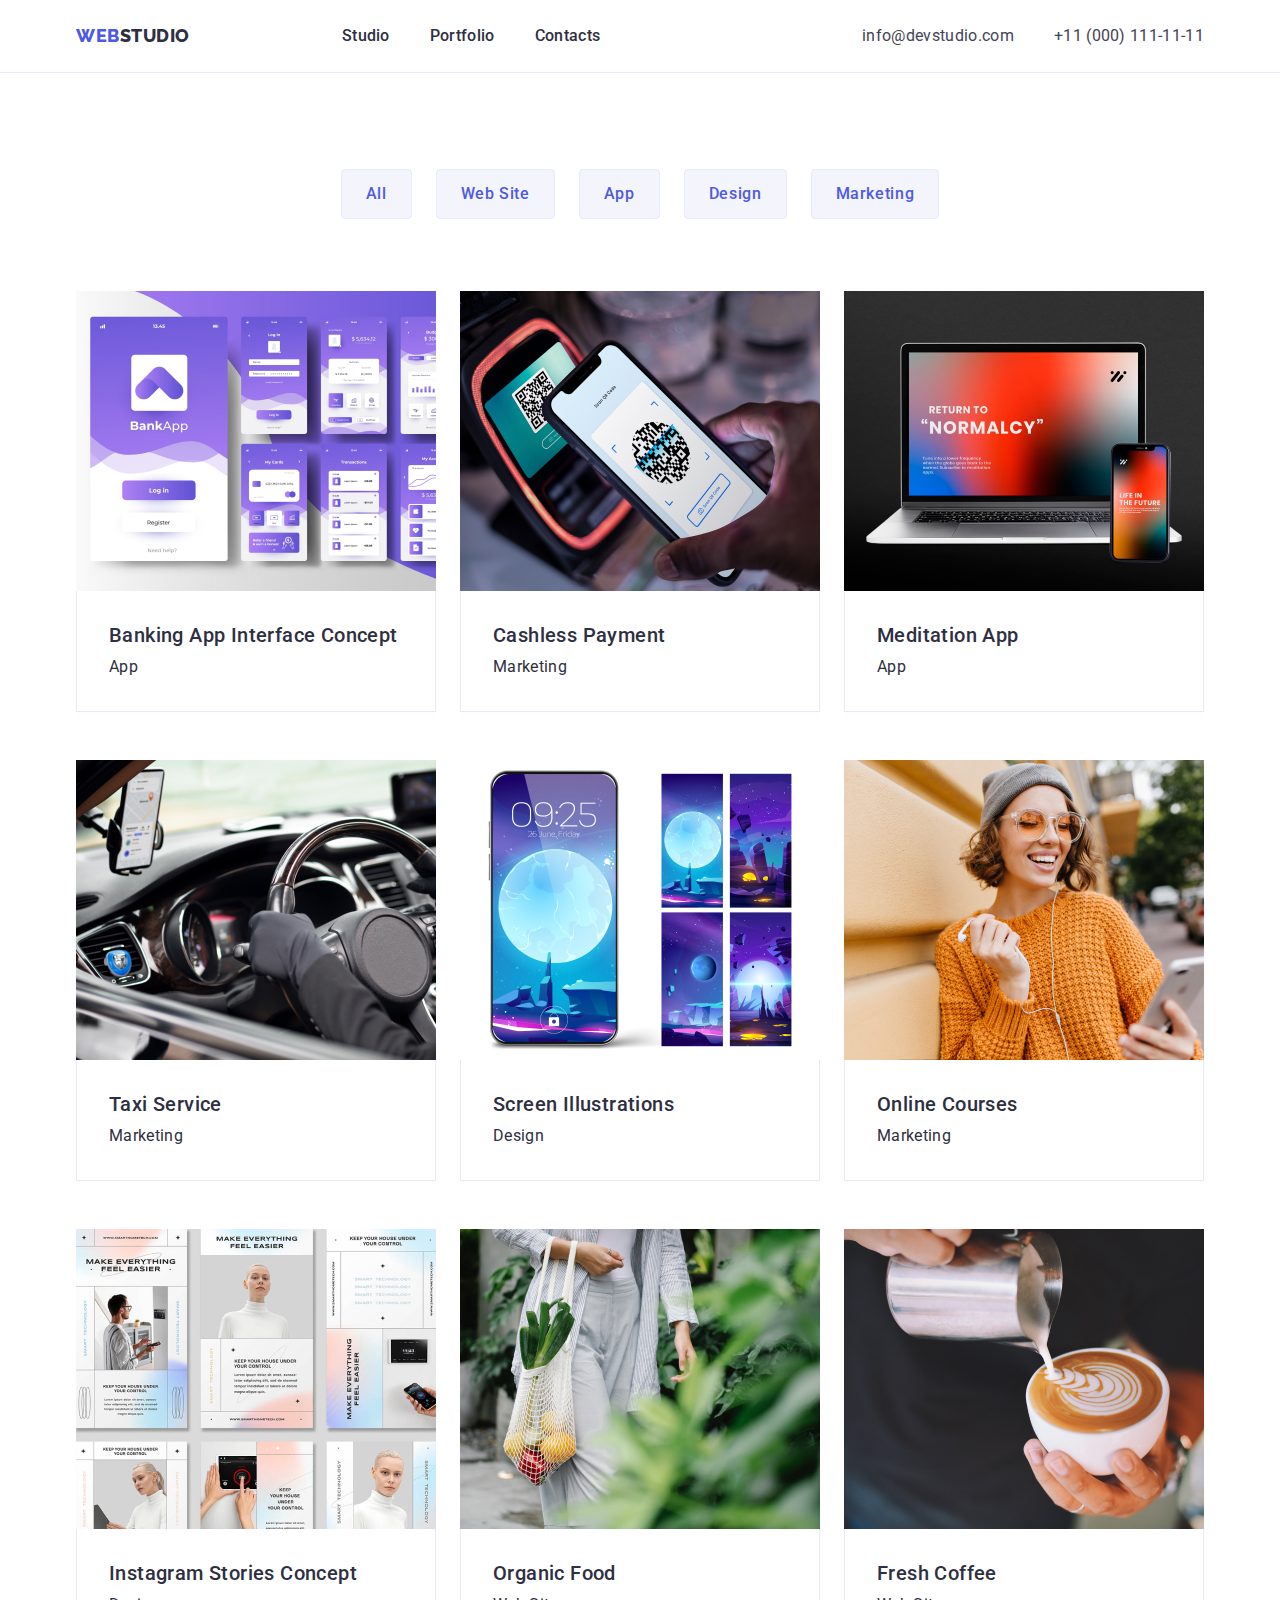
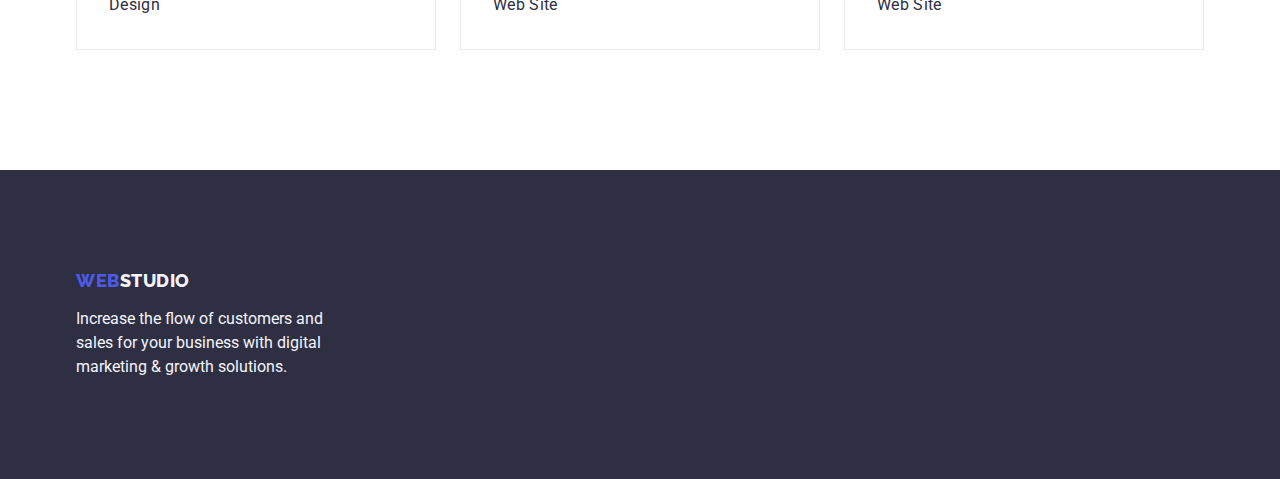
==== commit 2893531e: "flex009" ====
--- a/portfolio.html
+++ b/portfolio.html
@@ -53,50 +53,52 @@
                     <li><button class="filter" type="button"> Marketing</button></li>
                 </ul>
                 <ul class="list img-container card-set">
-                    <li class="img-port card-set-item"> <a class="link" href=""><img src="./images/portfolio/img1.jpg" alt="Banking App Interface Concept" width="360">
+                    <li class="img-port"> <a class="link" href=""><img src="./images/portfolio/img1.jpg" alt="Banking App Interface Concept" width="360">
                          <div class="container-card">
-                             <h2 class="team-card-title">Banking App Interface Concept</h2>
-                         <p class="team-text">App</p> </div> </a>
+                             <h2 class="port-card-title">Banking App Interface Concept</h2>
+                         <p class="port-text">App</p> </div> </a>
                     </li>
-                    <li class="img-port card-set-item"> <a class="link" href=""><img src="./images/portfolio/img2.jpg" alt="Cashless Payment" width="360">
+                    <li class="img-port"> <a class="link" href=""><img src="./images/portfolio/img2.jpg" alt="Cashless Payment" width="360">
                          <div class="container-card">
-                             <h2 class="team-card-title">Cashless Payment</h2>
-                        <p class="team-text">Marketing</p></div></a>
+                             <h2 class="port-card-title">Cashless Payment</h2>
+                        <p class="port-text">Marketing</p></div></a>
                     </li>
-                    <li class="img-port card-set-item"> <a class="link" href=""><img src="./images/portfolio/img3.jpg" alt="Meditation App" width="360">
+                    <li class="img-port"> <a class="link" href=""><img src="./images/portfolio/img3.jpg" alt="Meditation App" width="360">
                         <div class="container-card">
-                            <h2 class="team-card-title">Meditation App</h2>
-                        <p class="team-text">App</p></div></a>
+                            <h2 class="port-card-title">Meditation App</h2>
+                        <p class="port-text">App</p></div></a>
                     </li> 
-                    <li class="img-port card-set-item"> <a class="link" href=""><img src="./images/portfolio/img4.jpg" alt="Taxi Service" width="360">
+                    <li class="img-port"> <a class="link" href=""><img src="./images/portfolio/img4.jpg" alt="Taxi Service" width="360">
                         <div class="container-card">
-                            <h2 class="team-card-title">Taxi Service</h2>
-                        <p class="team-text">Marketing</p></div></a>
+                            <h2 class="port-card-title">Taxi Service</h2>
+                        <p class="port-text">Marketing</p></div></a>
                     </li>
-                    <li class="img-port card-set-item"> <a class="link"  href=""><img src="./images/portfolio/img5.jpg" alt="Screen Illustrations" width="360">
+                    <li class="img-port"> <a class="link"  href=""><img src="./images/portfolio/img5.jpg" alt="Screen Illustrations" width="360">
                         <div class="container-card">
-                            <h2 class="team-card-title">Screen Illustrations</h2>
-                        <p class="team-text">Design</p></div></a>
+                            <h2 class="port-card-title">Screen Illustrations</h2>
+                        <p class="port-text">Design</p></div></a>
                     </li>
-                    <li class="img-port card-set-item"> <a class="link" href=""><img src="./images/portfolio/img6.jpg" alt="Online Courses" width="360">
+                    <li class="img-port"> <a class="link" href=""><img src="./images/portfolio/img6.jpg" alt="Online Courses" width="360">
                         <div class="container-card">
-                            <h2 class="team-card-title">Online Courses</h2>
-                        <p class="team-text">Marketing</p></div></a>
+                            <h2 class="port-card-title">Online Courses</h2>
+                        <p class="port-text">Marketing</p></div></a>
                     </li>
-                    <li class="img-port card-set-item"> <a class="link" href=""><img src="./images/portfolio/img7.jpg" alt="Instagram Stories Concept" width="360">
+                    <li class="img-port"> <a class="link" href=""><img src="./images/portfolio/img7.jpg" alt="Instagram Stories Concept" width="360">
                         <div class="container-card">
-                            <h2 class="team-card-title">Instagram Stories Concept</h2>
-                        <p class="team-text">Design</p></div></a>
+                            <h2 class="port-card-title">Instagram Stories Concept</h2>
+                        <p class="port-text">Design</p></div></a>
                 
                 
                     </li>
                     <li class="img-port"> <a class="link" href=""><img src="./images/portfolio/img8.jpg" alt="Organic Food" width="360">
-                        <div class="container-card"><h2 class="team-card-title">Organic Food</h2>
-                        <p class="team-text">Web Site</p></div></a>
+                        <div class="container-card">
+                        <h2 class="port-card-title">Organic Food</h2>
+                        <p class="port-text">Web Site</p></div></a>
                     </li>
                     <li class="img-port"> <a class="link" href=""><img src="./images/portfolio/img9.jpg" alt="Fresh Coffee" width="360">
-                        <div class="container-card"><h2 class="team-card-title">Fresh Coffee</h2>
-                        <p class="team-text">Web Site</p></div></a>
+                        <div class="container-card">
+                        <h2 class="port-card-title">Fresh Coffee</h2>
+                        <p class="port-text">Web Site</p></div></a>
                     </li>
                 </ul>
                        
--- a/css/styles.css
+++ b/css/styles.css
@@ -93,8 +93,7 @@
         letter-spacing: 0.03em;
         text-transform: uppercase;
         color: var(--logo-color);
-        padding-right: 76px;
-    
+        margin-right: 76px
             
        
         
@@ -273,6 +272,7 @@
 .container-team{
     padding: 32px 16px;
     border-radius: 0px 0px 4px 4px;
+    text-align: center;
 }
 .team-title {
 font-size: 36px;
@@ -289,8 +289,10 @@
 line-height: 1.2;
 letter-spacing: 0.02em;
 color: var(--dark-color);
-text-align:center;
-
+margin-bottom:8px;
+
+
+text-align: center;
 }
 
 
@@ -320,6 +322,7 @@
 text-transform: uppercase;
 color: var(--logo-color);
 margin-bottom: 16px;
+margin-right: 76px;
 }
 .completion-logo {
 color: var(--light-color);
@@ -378,13 +381,25 @@
 border-top: none;
 
 }
-.team-card-title{
-margin-bottom: 17px;
-}
-.team-text, .team-card-title {
+.port-card-title{
+        font-family: 'Roboto';
+        font-style: normal;
+        font-weight: 500;
+        font-size: 20px;
+        line-height: 24px;
+        /* identical to box height, or 120% */
+    
+        letter-spacing: 0.02em;
+    
+        /* NAVY BLUE */
+    
+       
+        margin-bottom: 8px;
+}
+.port-text, .port-card-title {
     text-align: left;
     padding-left: 16px;
     line-height: 24px;
     letter-spacing: 0.02em;
-   
+    color: var(--dark-color);
 }